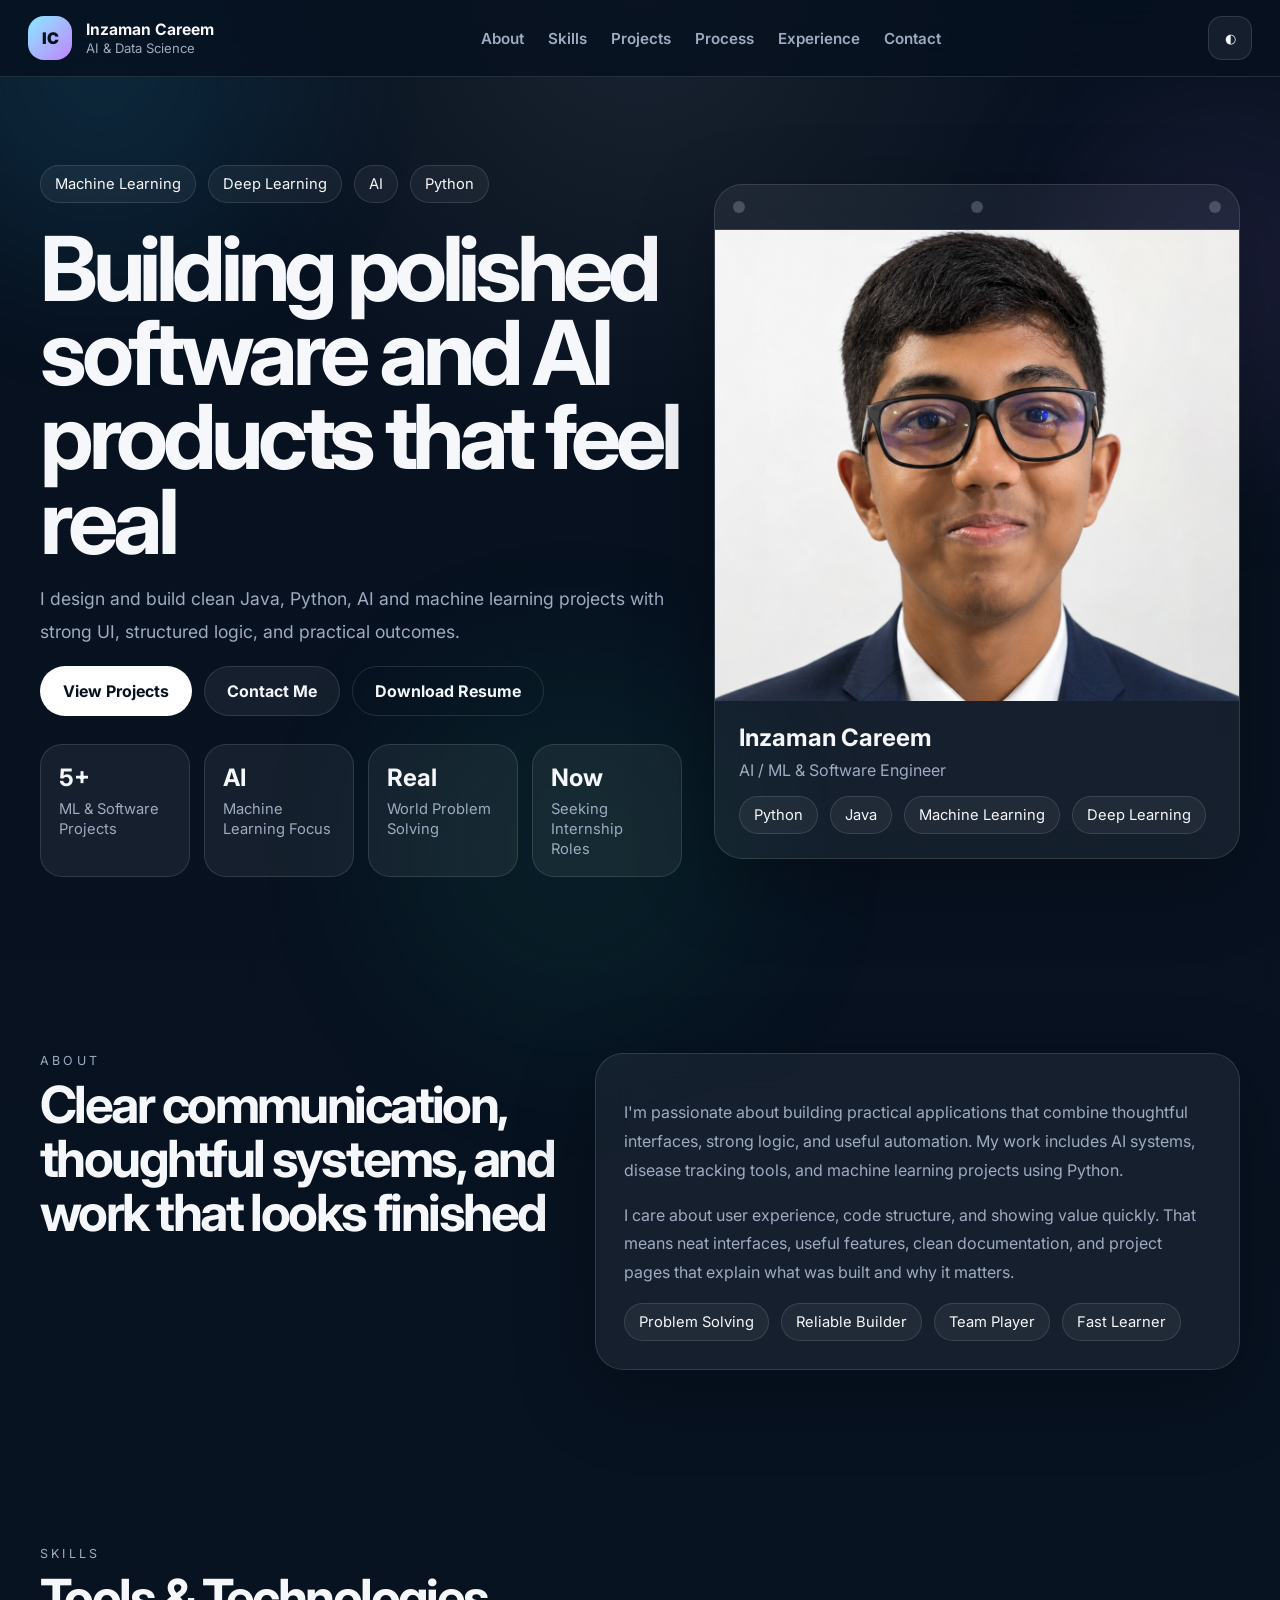
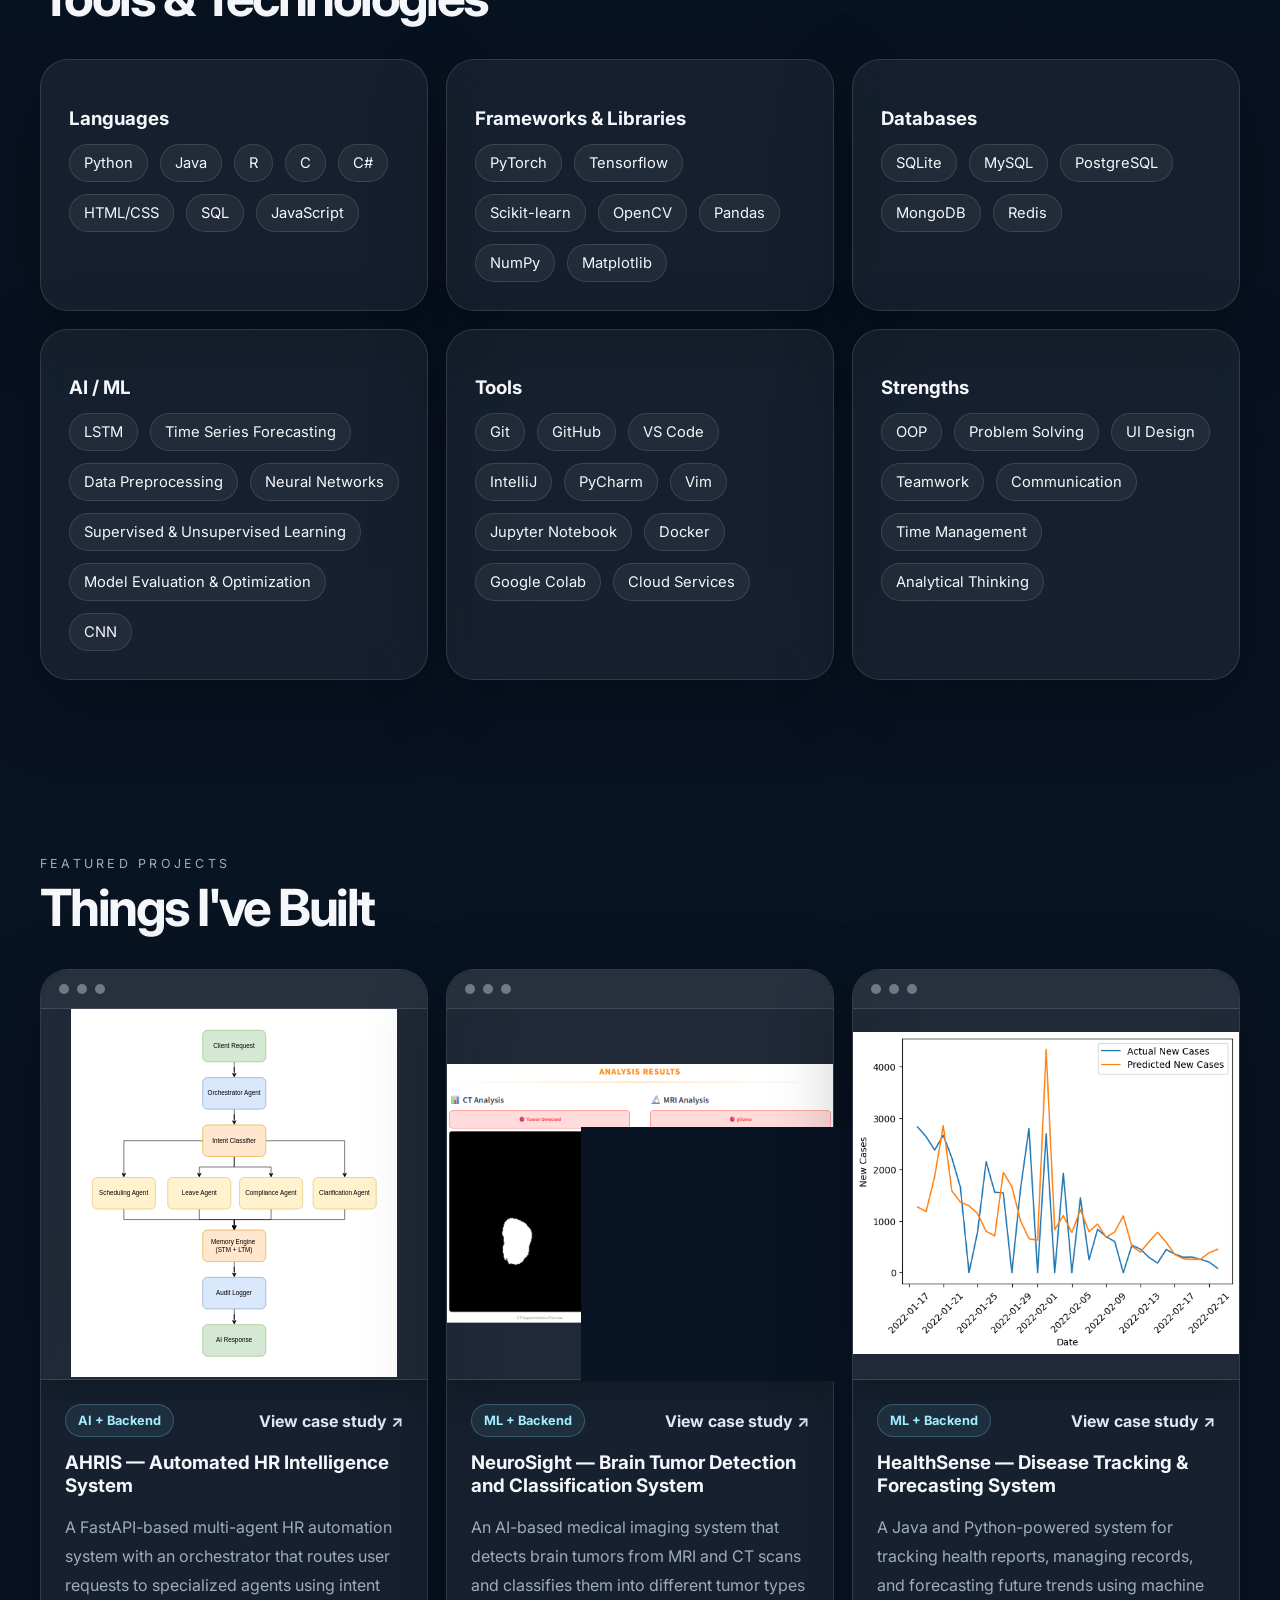
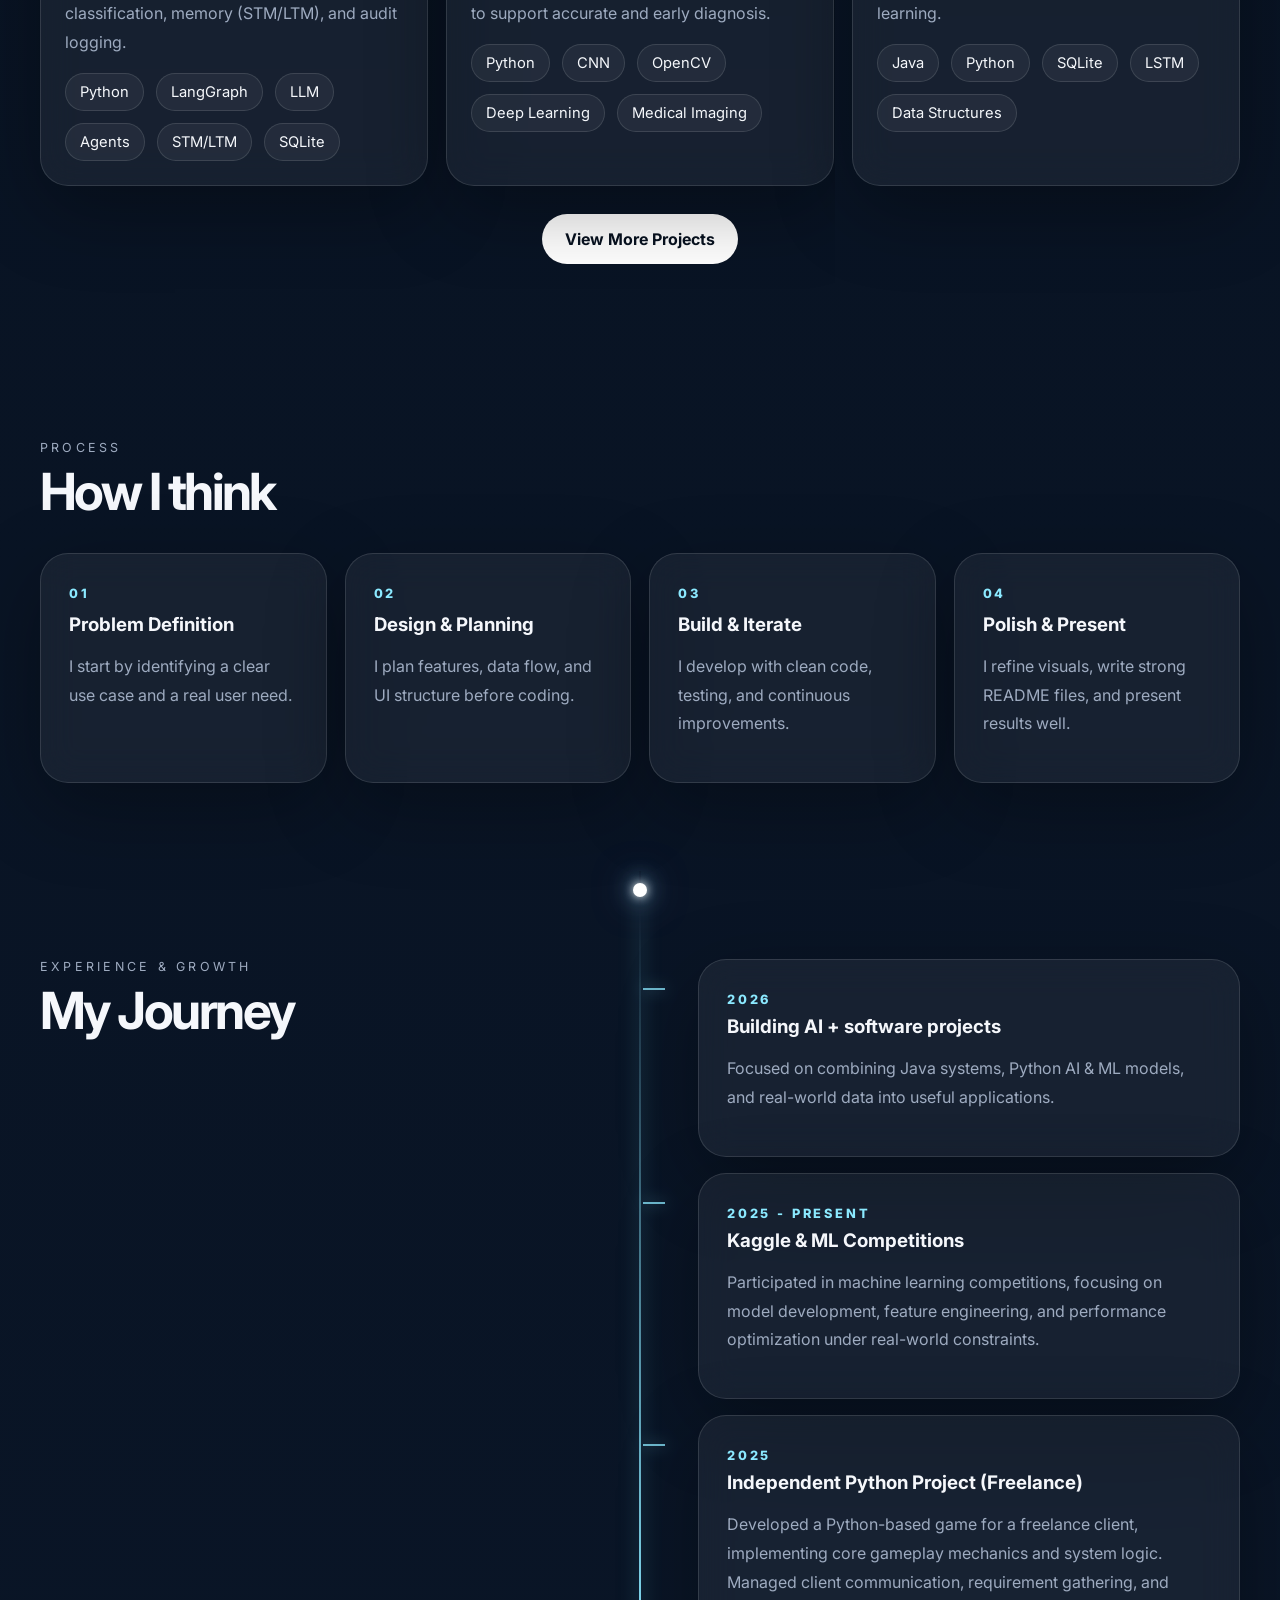
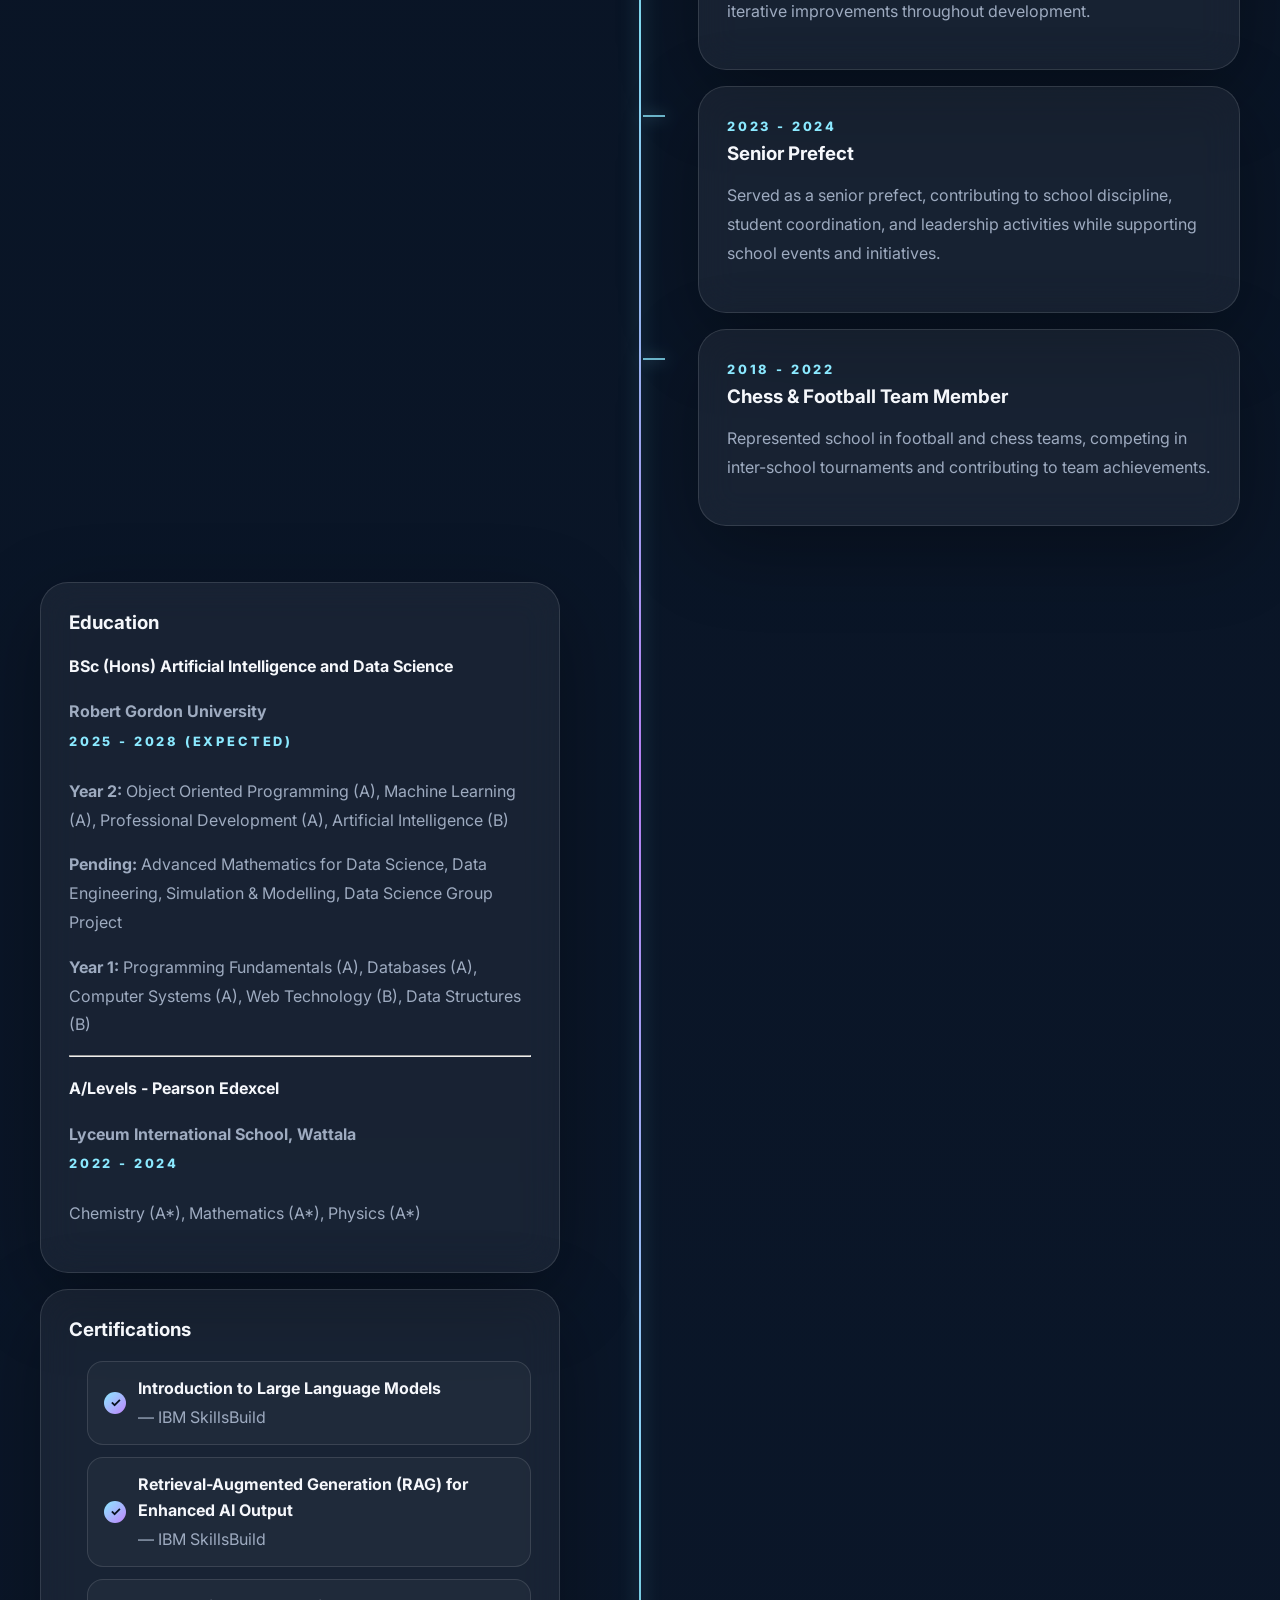
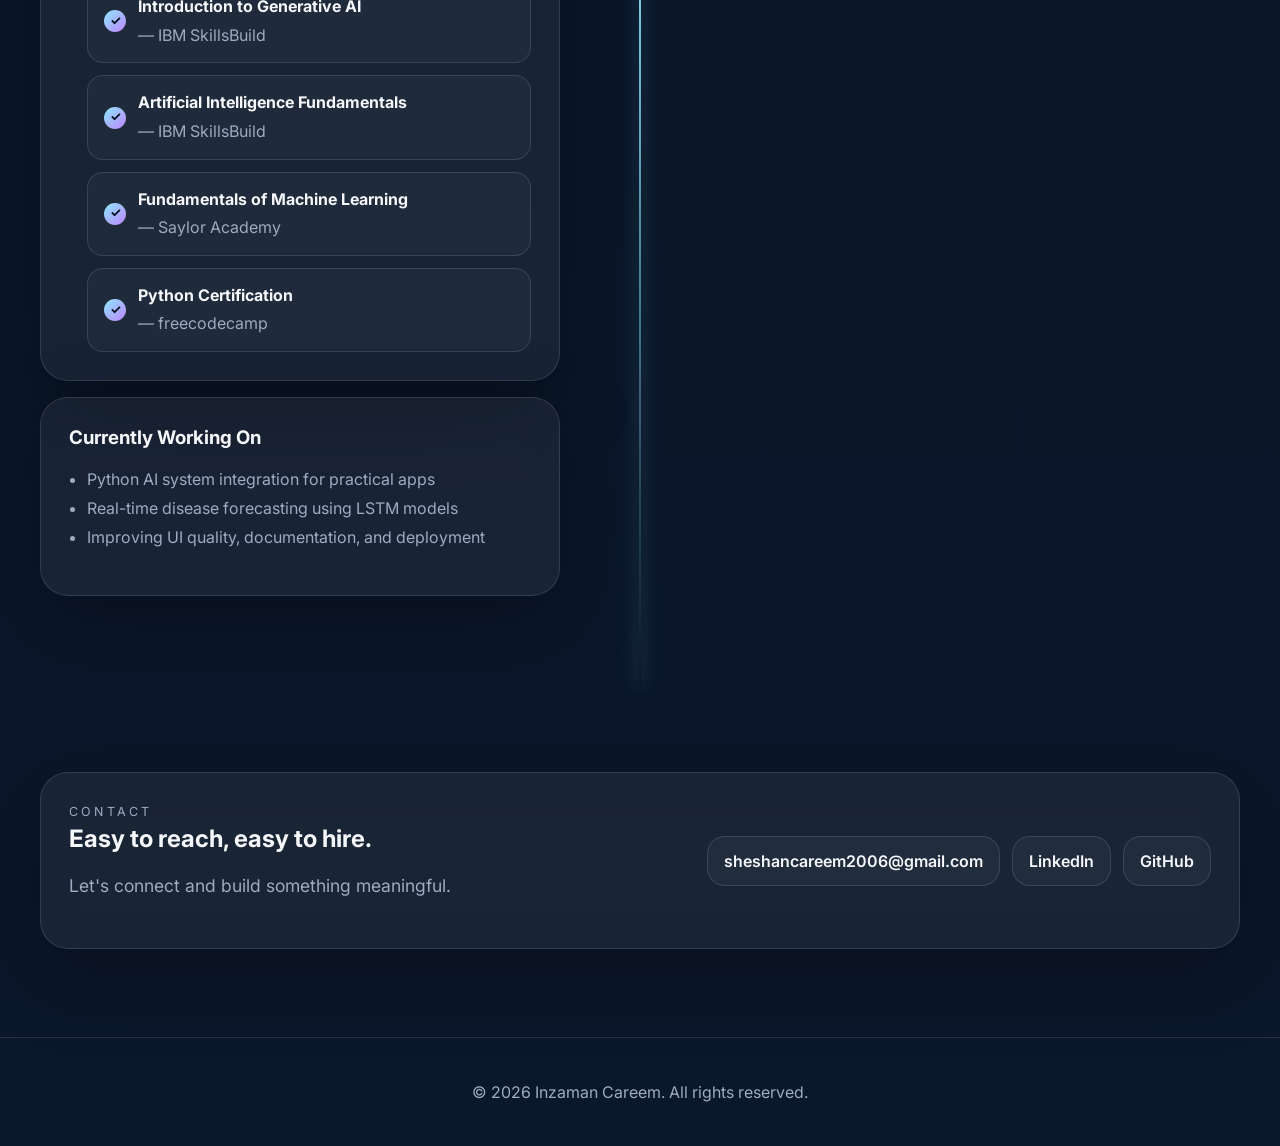
==== index.html @ ec7ef3ad "Initial commit" ====
<!DOCTYPE html>
<html lang="en">
<head>
  <meta charset="UTF-8" />
  <meta name="viewport" content="width=device-width, initial-scale=1.0" />
  <meta name="description" content="Inzaman Careem — Software Engineering and AI portfolio." />
  <title>Inzaman Careem | Portfolio</title>
  <link rel="preconnect" href="https://fonts.googleapis.com">
  <link rel="preconnect" href="https://fonts.gstatic.com" crossorigin>
  <link href="https://fonts.googleapis.com/css2?family=Inter:wght@400;500;600;700;800;900&display=swap" rel="stylesheet">
  <link rel="stylesheet" href="style.css" />
</head>
<body>
  <div class="bg-orbs" aria-hidden="true">
    <span></span><span></span><span></span>
  </div>

  <header class="header">
    <a class="brand" href="#home">
      <span class="brand-badge">IC</span>
      <span class="brand-text">
        <strong>Inzaman Careem</strong>
        <small>AI & Data Science</small>
      </span>
    </a>

    <nav class="nav" id="navMenu">
      <a href="#about">About</a>
      <a href="#skills">Skills</a>
      <a href="#featured">Projects</a>
      <a href="#process">Process</a>
      <a href="#experience">Experience</a>
      <a href="#contact">Contact</a>
    </nav>

    <div class="header-actions">
      <button class="theme-btn" id="themeBtn" aria-label="Toggle theme">◐</button>
      <button class="menu-btn" id="menuBtn" aria-label="Toggle menu">☰</button>
    </div>
  </header>

  <main id="home">
    <section class="hero section reveal">
      <div class="hero-copy">
        <div class="eyebrow-row">
          <span class="pill">Machine Learning</span>
          <span class="pill">Deep Learning</span>
          <span class="pill">AI</span>
          <span class="pill">Python</span>
        </div>

        <h1>Building polished software and AI products that feel real</h1>
        <p class="lead">I design and build clean Java, Python, AI and machine learning projects with strong UI, structured logic, and practical outcomes.</p>

        <div class="cta-row">
          <a class="btn btn-primary" href="projects.html">View Projects</a>
          <a class="btn btn-secondary" href="#contact">Contact Me</a>
          <a class="btn btn-ghost" href="Inzaman_Careem_CV.pdf" download>Download Resume</a>
        </div>

        <div class="metrics-grid">
          <div class="metric-card"><strong>5+</strong><span>ML & Software Projects</span></div>
          <div class="metric-card"><strong>AI</strong><span>Machine Learning Focus</span></div>
          <div class="metric-card"><strong>Real</strong><span>World Problem Solving</span></div>
          <div class="metric-card"><strong>Now</strong><span>Seeking Internship Roles</span></div>
        </div>
      </div>

      <div class="hero-panel glass">
        <div class="window-bar">
          <span></span><span></span><span></span>
        </div>

        <div class="profile-frame">
          <img src="images/profile2.png" alt="Inzaman Careem" class="profile-image" />
        </div>

        <div class="hero-meta">
          <h2>Inzaman Careem</h2>
          <p>AI / ML & Software Engineer</p>
          <div class="mini-tags"><span>Python</span><span>Java</span><span>Machine Learning</span><span>Deep Learning</span></div>
        </div>
      </div>
    </section>

    <section id="about" class="section split reveal">
      <div class="section-heading">
        <p>About</p>
        <h2>Clear communication, thoughtful systems, and work that looks finished</h2>
      </div>
      <div class="glass card-stack">
        <p>
          I'm passionate about building practical applications that combine thoughtful interfaces, strong logic, and useful automation. My work includes AI systems, disease tracking tools, and machine learning projects using Python.
        </p>
        <p>
          I care about user experience, code structure, and showing value quickly. That means neat interfaces, useful features, clean documentation, and project pages that explain what was built and why it matters.
        </p>
        <div class="mini-tags">
          <span>Problem Solving</span>
          <span>Reliable Builder</span>
          <span>Team Player</span>
          <span>Fast Learner</span>
        </div>
      </div>
    </section>

    <section id="skills" class="section reveal">
      <div class="section-heading">
        <p>Skills</p>
        <h2>Tools & Technologies</h2>
      </div>

      <div class="skills-grid">
        <article class="glass skill-card">
          <h3>Languages</h3>
          <div class="mini-tags"><span>Python</span><span>Java</span><span>R</span><span>C</span><span>C#</span><span>HTML/CSS</span><span>SQL</span><span>JavaScript</span></div>
        </article>
        <article class="glass skill-card">
          <h3>Frameworks & Libraries</h3>
          <div class="mini-tags"><span>PyTorch</span><span>Tensorflow</span><span>Scikit-learn</span><span>OpenCV</span><span>Pandas</span><span>NumPy</span><span>Matplotlib</span></div>
        </article>
        <article class="glass skill-card">
          <h3>Databases</h3>
          <div class="mini-tags"><span>SQLite</span><span>MySQL</span><span>PostgreSQL</span><span>MongoDB</span><span>Redis</span></div>
        </article>
        <article class="glass skill-card">
          <h3>AI / ML</h3>
          <div class="mini-tags"><span>LSTM</span><span>Time Series Forecasting</span><span>Data Preprocessing</span><span>Neural Networks</span><span>Supervised & Unsupervised Learning</span><span>Model Evaluation & Optimization</span><span>CNN</span></div>
        </article>
        <article class="glass skill-card">
          <h3>Tools</h3>
          <div class="mini-tags"><span>Git</span><span>GitHub</span><span>VS Code</span><span>IntelliJ</span><span>PyCharm</span><span>Vim</span><span>Jupyter Notebook</span><span>Docker</span><span>Google Colab</span><span>Cloud Services</span></div>
        </article>
        <article class="glass skill-card">
          <h3>Strengths</h3>
          <div class="mini-tags"><span>OOP</span><span>Problem Solving</span><span>UI Design</span><span>Teamwork</span><span>Communication</span><span>Time Management</span><span>Analytical Thinking</span></div>
        </article>
      </div>
    </section>

    <section id="featured" class="section reveal">
      <div class="section-heading">
        <p>Featured Projects</p>
        <h2>Things I've Built</h2>
      </div>

      <div class="featured-grid">
        <article class="glass featured-card">
          <div class="featured-visual">
            <div class="browser-mockup">
              <div class="browser-top">
                  <span></span>
                  <span></span>
                  <span></span>
              </div>
              <img src="images/automated-hr-ai-system-graph.svg" alt="AHRIS">
            </div>
          </div>
          <div class="featured-content">
            <div class="topline">
              <span class="badge">AI + Backend</span>
              <a href="projects.html#ahris">View case study ↗</a>
            </div>
            <h3>AHRIS — Automated HR Intelligence System</h3>
            <p>A FastAPI-based multi-agent HR automation system with an orchestrator that routes user requests to specialized agents using intent classification, memory (STM/LTM), and audit logging.</p>
            <div class="mini-tags">
              <span>Python</span><span>LangGraph</span><span>LLM</span><span>Agents</span><span>STM/LTM</span><span>SQLite</span>
            </div>
          </div>
        </article>

        <article class="glass featured-card">
          <div class="featured-visual">
            <div class="browser-mockup">
              <div class="browser-top">
                  <span></span>
                  <span></span>
                  <span></span>
              </div>
              <img src="images/neurosight.png" alt="NeuroSight">
            </div>
          </div>
          <div class="featured-content">
            <div class="topline">
              <span class="badge">ML + Backend</span>
              <a href="projects.html#neurosight">View case study ↗</a>
            </div>
            <h3>NeuroSight — Brain Tumor Detection and Classification System</h3>
            <p>An AI-based medical imaging system that detects brain tumors from MRI and CT scans and classifies them into different tumor types to support accurate and early diagnosis.</p>
            <div class="mini-tags">
              <span>Python</span><span>CNN</span><span>OpenCV</span><span>Deep Learning</span><span>Medical Imaging</span>
            </div>
          </div>
        </article>

        <article class="glass featured-card">
          <div class="featured-visual">
            <div class="browser-mockup">
              <div class="browser-top">
                  <span></span>
                  <span></span>
                  <span></span>
              </div>

              <img src="images/healthsense.png" alt="HealthSense">
            </div>
          </div>
          <div class="featured-content">
            <div class="topline">
              <span class="badge">ML + Backend</span>
              <a href="projects.html#healthsense">View case study ↗</a>
            </div>
            <h3>HealthSense — Disease Tracking & Forecasting System</h3>
            <p>A Java and Python-powered system for tracking health reports, managing records, and forecasting future trends using machine learning.</p>
            <div class="mini-tags">
              <span>Java</span><span>Python</span><span>SQLite</span><span>LSTM</span><span>Data Structures</span>
            </div>
          </div>
        </article>
      </div>

      <div class="center-cta">
        <a class="btn btn-primary" href="projects.html">View More Projects</a>
      </div>
    </section>

    <section id="process" class="section reveal">
      <div class="section-heading">
        <p>Process</p>
        <h2>How I think</h2>
      </div>

      <div class="process-grid">
        <article class="glass process-card">
          <span>01</span>
          <h3>Problem Definition</h3>
          <p>I start by identifying a clear use case and a real user need.</p>
        </article>
        <article class="glass process-card">
          <span>02</span>
          <h3>Design & Planning</h3>
          <p>I plan features, data flow, and UI structure before coding.</p>
        </article>
        <article class="glass process-card">
          <span>03</span>
          <h3>Build & Iterate</h3>
          <p>I develop with clean code, testing, and continuous improvements.</p>
        </article>
        <article class="glass process-card">
          <span>04</span>
          <h3>Polish & Present</h3>
          <p>I refine visuals, write strong README files, and present results well.</p>
        </article>
      </div>
    </section>

    <section id="experience" class="section reveal">
      <div class="section-heading">
        <p>Experience & Growth</p>
        <h2>My Journey</h2>
      </div>

      <div class="timeline">
        <article class="glass timeline-item">
          <span class="year">2026</span>
          <h3>Building AI + software projects</h3>
          <p>Focused on combining Java systems, Python AI & ML models, and real-world data into useful applications.</p>
        </article>
        <article class="glass timeline-item">
          <span class="year">2025 - Present</span>
          <h3>Kaggle & ML Competitions</h3>
          <p>Participated in machine learning competitions, focusing on model development, feature engineering, and performance optimization under real-world constraints.</p>
        </article>
        <article class="glass timeline-item">
          <span class="year">2025</span>
          <h3>Independent Python Project (Freelance)</h3>
          <p>Developed a Python-based game for a freelance client, implementing core gameplay mechanics and system logic. Managed client communication, requirement gathering, and iterative improvements throughout development.</p>
        </article>
        <article class="glass timeline-item">
          <span class="year">2023 - 2024</span>
          <h3>Senior Prefect</h3>
          <p>Served as a senior prefect, contributing to school discipline, student coordination, and leadership activities while supporting school events and initiatives.</p>
        </article>
        <article class="glass timeline-item">
          <span class="year">2018 - 2022</span>
          <h3>Chess & Football Team Member</h3>
          <p>Represented school in football and chess teams, competing in inter-school tournaments and contributing to team achievements.</p>
        </article>
      </div>

      <div class="bottom-grid">
        <article class="glass side-card">
          <h3>Education</h3>
          <h4>BSc (Hons) Artificial Intelligence and Data Science</h4>
          <p>
            <strong>Robert Gordon University</strong><br>
            <span class="year">2025 - 2028 (Expected)</span>
          </p>

          <p>
            <strong>Year 2:</strong> Object Oriented Programming (A), Machine Learning (A),
            Professional Development (A), Artificial Intelligence (B)
          </p>

          <p>
            <strong>Pending:</strong> Advanced Mathematics for Data Science,
            Data Engineering, Simulation & Modelling,
            Data Science Group Project
          </p>

          <p>
            <strong>Year 1:</strong> Programming Fundamentals (A), Databases (A),
            Computer Systems (A), Web Technology (B), Data Structures (B)
          </p>

          <hr>

          <h4>A/Levels - Pearson Edexcel</h4>
          <p>
            <strong>Lyceum International School, Wattala</strong><br>
            <span class="year">2022 - 2024</span>
          </p>

          <p>Chemistry (A*), Mathematics (A*), Physics (A*)</p>
        </article>
        <article class="glass side-card">
          <h3>Certifications</h3>
          <ul class="cert-list">
            <li><strong>Introduction to Large Language Models</strong> — IBM SkillsBuild</li>
            <li><strong>Retrieval-Augmented Generation (RAG) for Enhanced AI Output</strong> — IBM SkillsBuild</li>
            <li><strong>Introduction to Generative AI</strong> — IBM SkillsBuild</li>
            <li><strong>Artificial Intelligence Fundamentals</strong> — IBM SkillsBuild</li>
            <li><strong>Fundamentals of Machine Learning</strong> — Saylor Academy</li>
            <li><strong>Python Certification</strong> — freecodecamp</li>
          </ul>
        </article>
        <article class="glass side-card">
          <h3>Currently Working On</h3>
          <ul>
            <li>Python AI system integration for practical apps</li>
            <li>Real-time disease forecasting using LSTM models</li>
            <li>Improving UI quality, documentation, and deployment</li>
          </ul>
        </article>
      </div>
    </section>

    <section id="contact" class="section reveal">
      <div class="contact-shell glass">
        <div>
          <p class="eyebrow">Contact</p>
          <h2>Easy to reach, easy to hire.</h2>
          <p class="lead contact-lead">Let's connect and build something meaningful.</p>
        </div>

        <div class="contact-actions">
          <a class="contact-link" href="mailto:sheshancareem2006@gmail.com">sheshancareem2006@gmail.com</a>
          <a class="contact-link" href="https://www.linkedin.com/in/inzaman-careem/" target="_blank">LinkedIn</a>
          <a class="contact-link" href="https://github.com/InzamanCareem" target="_blank">GitHub</a>
        </div>
      </div>
    </section>
  </main>

  <button id="backToTop" class="back-to-top">&uarr;</button>

  <footer class="footer">
    <p>&copy; 2026 Inzaman Careem. All rights reserved.</p>
  </footer>

  <script src="script.js"></script>
</body>
</html>
---- style.css ----
:root {
  --bg: #07111f;
  --bg-2: #0b172a;
  --glass: rgba(255, 255, 255, 0.06);
  --glass-strong: rgba(255, 255, 255, 0.10);
  --border: rgba(255, 255, 255, 0.12);
  --text: #f5f7fb;
  --muted: #9eabc0;
  --accent: #8be9ff;
  --accent-2: #c084fc;
  --shadow: 0 24px 80px rgba(0, 0, 0, 0.30);
  --radius: 28px;
}

[data-theme="light"] {
  --bg: #f5f8fc;
  --bg-2: #ffffff;
  --glass: rgba(255, 255, 255, 0.72);
  --glass-strong: rgba(255, 255, 255, 0.92);
  --border: rgba(13, 25, 43, 0.10);
  --text: #0b1420;
  --muted: #58657a;
  --shadow: 0 20px 60px rgba(15, 23, 42, 0.10);
}

* {
  box-sizing: border-box;
}

html {
  scroll-behavior: smooth;
}

body {
  margin: 0;
  font-family: "Inter", system-ui, sans-serif;
  background: linear-gradient(180deg, var(--bg), var(--bg-2));
  color: var(--text);
  overflow-x: hidden;
}

body::before {
  content: "";
  position: fixed;
  inset: 0;
  pointer-events: none;
  background: radial-gradient(circle at top, rgba(255,255,255,0.08), transparent 42%);
  z-index: -1;
}

.bg-orbs span {
  position: fixed;
  border-radius: 999px;
  filter: blur(80px);
  opacity: 0.55;
  z-index: -2;
}

.bg-orbs span:nth-child(1) {
  top: -120px;
  left: -90px;
  width: 380px;
  height: 380px;
  background: rgba(56, 189, 248, 0.22);
}

.bg-orbs span:nth-child(2) {
  top: 12%;
  right: -120px;
  width: 340px;
  height: 340px;
  background: rgba(192, 132, 252, 0.18);
}

.bg-orbs span:nth-child(3) {
  bottom: -140px;
  left: 30%;
  width: 380px;
  height: 380px;
  background: rgba(16, 185, 129, 0.14);
}

.header {
  position: sticky;
  top: 0;
  z-index: 100;
  display: flex;
  justify-content: space-between;
  align-items: center;
  gap: 18px;
  padding: 16px 28px;
  background: color-mix(in srgb, var(--bg) 84%, transparent);
  backdrop-filter: blur(18px);
  border-bottom: 1px solid var(--border);
}

.brand {
  display: flex;
  align-items: center;
  gap: 14px;
  text-decoration: none;
  color: var(--text);
}

.brand-badge {
  width: 44px;
  height: 44px;
  display: grid;
  place-items: center;
  border-radius: 16px;
  font-weight: 900;
  color: #07111f;
  background: linear-gradient(135deg, #8be9ff, #c084fc);
}

.brand-text {
  display: grid;
  line-height: 1.1;
}

.brand-text strong {
  font-size: 0.98rem;
}

.brand-text small {
  color: var(--muted);
  font-size: 0.82rem;
  margin-top: 3px;
}

.nav {
  display: flex;
  align-items: center;
  gap: 24px;
}

.nav a {
  color: var(--muted);
  text-decoration: none;
  font-size: 0.95rem;
  font-weight: 600;
  transition: color .2s ease;
}

.nav a:hover {
  color: var(--text);
}

.header-actions {
  display: flex;
  gap: 10px;
}

.theme-btn,
.menu-btn {
  border: 1px solid var(--border);
  background: var(--glass);
  color: var(--text);
  border-radius: 14px;
  width: 44px;
  height: 44px;
  cursor: pointer;
}

.menu-btn {
  display: none;
}

.section {
  width: min(1200px, calc(100% - 32px));
  margin: 0 auto;
  padding: 88px 0;
}

.glass {
  border: 1px solid var(--border);
  background: var(--glass);
  backdrop-filter: blur(18px);
  box-shadow: var(--shadow);
}

.hero {
  display: grid;
  grid-template-columns: 1.1fr 0.9fr;
  gap: 32px;
  align-items: center;
  min-height: calc(100vh - 88px);
}

.eyebrow-row,
.mini-tags,
.cta-row,
.contact-actions,
.project-links,
.project-filters {
  display: flex;
  flex-wrap: wrap;
  gap: 12px;
}

.pill,
.mini-tags span {
  display: inline-flex;
  align-items: center;
  border: 1px solid var(--border);
  background: color-mix(in srgb, var(--glass) 85%, transparent);
  border-radius: 999px;
  padding: 9px 14px;
  color: var(--text);
  font-size: 0.92rem;
}

.hero h1 {
  margin: 24px 0 18px;
  font-size: clamp(3rem, 7vw, 5.9rem);
  line-height: 0.94;
  letter-spacing: -0.06em;
}

.lead {
  max-width: 680px;
  font-size: 1.1rem;
  line-height: 1.9;
  color: var(--muted);
}

.btn {
  display: inline-flex;
  align-items: center;
  justify-content: center;
  gap: 10px;
  border-radius: 999px;
  padding: 14px 22px;
  text-decoration: none;
  font-weight: 700;
  border: 1px solid var(--border);
  transition: transform .2s ease, background .2s ease, border-color .2s ease;
}

.btn:hover {
  transform: translateY(-2px);
}

.btn-primary {
  background: white;
  color: #07111f;
}

.btn-secondary {
  background: rgba(255,255,255,0.06);
  color: var(--text);
}

.btn-ghost {
  background: transparent;
  color: var(--text);
}

.metrics-grid {
  margin-top: 28px;
  display: grid;
  grid-template-columns: repeat(4, minmax(0, 1fr));
  gap: 14px;
}

.metric-card {
  border-radius: 22px;
  padding: 18px;
  border: 1px solid var(--border);
  background: var(--glass);
}

.metric-card strong {
  display: block;
  font-size: 1.5rem;
  margin-bottom: 6px;
}

.metric-card span {
  color: var(--muted);
  font-size: 0.92rem;
}

.hero-panel {
  border-radius: var(--radius);
  overflow: hidden;
}

.window-bar {
  display: flex;
  justify-content: space-between;
  align-items: center;
  padding: 16px 18px;
  border-bottom: 1px solid var(--border);
}

.window-bar span {
  width: 12px;
  height: 12px;
  border-radius: 50%;
  background: rgba(255,255,255,0.2);
}

.profile-frame {
  aspect-ratio: 4 / 3.6;
  overflow: hidden;
}

.profile-image {
  width: 100%;
  height: 100%;
  object-fit: cover;
  object-position: 10% 35%;
  display: block;
}

.hero-meta {
  padding: 22px 24px 24px;
}

.hero-meta h2,
.section-heading h2,
.featured-content h3,
.process-card h3,
.timeline-item h3,
.side-card h3,
.contact-shell h2,
.callout-card h2 {
  margin: 0;
}

.hero-meta p {
  margin: 8px 0 16px;
  color: var(--muted);
}

.section-heading {
  display: grid;
  gap: 10px;
  max-width: 820px;
}

.section-heading p,
.eyebrow {
  margin: 0;
  text-transform: uppercase;
  letter-spacing: 0.26em;
  font-size: 0.78rem;
  color: var(--muted);
}

.section-heading h1,
.section-heading h2 {
  margin: 0;
  font-size: clamp(2rem, 4vw, 3.5rem);
  line-height: 1.05;
  letter-spacing: -0.05em;
}

.split {
  display: grid;
  grid-template-columns: 0.9fr 1.1fr;
  gap: 28px;
  align-items: start;
}

.card-stack,
.skill-card,
.process-card,
.timeline-item,
.side-card,
.contact-shell,
.callout-card {
  border-radius: var(--radius);
  padding: 28px;
}

.card-stack p,
.featured-content p,
.process-card p,
.timeline-item p,
.side-card p,
.contact-shell p,
.callout-card p,
.project-body p,
.projects-intro {
  color: var(--muted);
  line-height: 1.8;
}

.skills-grid {
  margin-top: 34px;
  display: grid;
  gap: 18px;
  grid-template-columns: repeat(3, minmax(0, 1fr));
}

.skill-card h3 {
  margin-bottom: 14px;
}

.featured-grid {
  margin-top: 34px;
  display: grid;
  grid-template-columns: repeat(auto-fit, minmax(260px, 1fr));
  gap: 18px;
}

.featured-card {
  overflow: hidden;
  border-radius: var(--radius);
}

.featured-visual {
  min-height: 220px;
  color: white;
}


.featured-card:hover .browser-mockup {
  transform: translateY(-4px);
}

.browser-top {
  display: flex;
  justify-content: flex-start;
  align-items: center;
  gap: 8px;
  padding: 14px 18px;
  background: rgba(255,255,255,0.04);
  border-bottom: 1px solid var(--border);
}

.browser-top span {
  width: 10px;
  height: 10px;
  border-radius: 50%;
  background: rgba(255,255,255,0.35);
}

.featured-visual .browser-mockup {
  overflow: hidden;
  border-radius: 28px 28px 0 0;
  background: rgba(255,255,255,0.04);
  border-bottom: 1px solid var(--border);
  box-shadow: 0 12px 30px rgba(0,0,0,0.25);
  aspect-ratio: 16 / 17;
  transition: all 0.35s ease;
}

.featured-visual .browser-mockup img {
  width: 100%;
  height: 90%;
  display: block;
  object-fit: contain;
  transition: transform 0.5s ease;
}

.visual-ai { 
  background: linear-gradient(135deg, rgba(56,189,248,0.26), rgba(192,132,252,0.26)); 
}

.visual-systems { 
  background: linear-gradient(135deg, rgba(16,185,129,0.24), rgba(56,189,248,0.16)); 
}

.visual-web { 
  background: linear-gradient(135deg, rgba(248,113,113,0.22), rgba(56,189,248,0.14)); 
}

.visual-algorithms { 
  background: linear-gradient(135deg, rgba(192,132,252,0.20), rgba(59,130,246,0.20)); 
}

.visual-games { 
  background: linear-gradient(135deg, rgba(241, 99, 231, 0.2), rgba(26, 165, 234, 0.2)); 
}

.project-visual .browser-mockup {
  aspect-ratio: 16 / 12;
  overflow: hidden;
  border-radius: 28px 28px 0 0;
  background: rgba(255,255,255,0.04);
  border-bottom: 1px solid var(--border);
  display: flex;
  box-shadow: 0 12px 30px rgba(0,0,0,0.25);
}

.project-video {
  width: 100%;
  height: 100%;
  display: block;
  object-fit: contain;
  object-position: center;
}

.hover-video {
  transition: transform 0.4s ease;
}

.project-showcase:hover .hover-video {
  transform: scale(1.03);
}

.featured-card:hover .browser-mockup img {
  transform: scale(1.05);
}

.featured-content {
  padding: 24px;
}

.topline {
  display: flex;
  justify-content: space-between;
  align-items: center;
  gap: 12px;
  margin-bottom: 14px;
}

.project-top {
  display: flex;
  justify-content: space-between;
  align-items: center;
  margin-bottom: 18px;
}

.project-top a {
  color: white;
  font-size: 1.3rem;
  text-decoration: none;
}

.topline a,
.project-links a {
  color: #dce7f7;
  text-decoration: none;
  font-weight: 700;
}

.project-links a:hover {
  color: white;
}

.badge {
  display: inline-flex;
  align-items: center;
  padding: 8px 12px;
  border-radius: 999px;
  border: 1px solid rgba(139,233,255,0.24);
  background: rgba(139,233,255,0.08);
  color: color-mix(in srgb, var(--accent) 80%, white);
  font-size: 0.8rem;
  font-weight: 700;
}

.center-cta {
  margin-top: 28px;
  text-align: center;
}

.process-grid {
  margin-top: 34px;
  display: grid;
  grid-template-columns: repeat(4, minmax(0, 1fr));
  gap: 18px;
}

.process-card span {
  display: inline-block;
  font-size: 0.8rem;
  font-weight: 800;
  letter-spacing: 0.22em;
  color: var(--accent);
  margin-bottom: 12px;
}

.timeline {
  display: grid;
  gap: 16px;
  margin-top: 34px;
}

.timeline-item .year,
.bottom-grid .year {
  display: inline-block;
  font-size: 0.8rem;
  font-weight: 800;
  letter-spacing: 0.22em;
  color: var(--accent);
  margin-bottom: 8px;
  text-transform: uppercase;
}

.bottom-grid {
  margin-top: 28px;
  display: grid;
  grid-template-columns: repeat(3, minmax(0, 1fr));
  gap: 16px;
}

.side-card ul,
.project-body ul {
  color: var(--muted);
  line-height: 1.8;
  padding-left: 18px;
}

/* Experience section styling using the SAME classes */
#experience {
  position: relative;
  display: grid;
  grid-template-columns: 1fr 60px 1fr;
  gap: 28px 28px;
  align-items: start;
}

#experience .section-heading {
  grid-column: 1;
  grid-row: 1;
  max-width: 520px;
}

#experience .timeline {
  grid-column: 3;
  grid-row: 1;
  display: grid;
  gap: 16px;
  margin-top: 0;
}

#experience .bottom-grid {
  grid-column: 1;
  grid-row: 2;
  display: flex;
  flex-direction: column;
  gap: 16px;
  width: 100%;
  max-width: 520px;
}

#experience .side-card {
  width: 100%;
}

#experience::before {
  content: "";
  position: absolute;
  top: 0;
  bottom: 0;
  left: calc(50% - 1px);
  width: 2px;
  background: linear-gradient(
    to bottom,
    transparent,
    rgba(139, 233, 255, 0.95),
    rgba(192, 132, 252, 0.95),
    rgba(139, 233, 255, 0.95),
    transparent
  );
  box-shadow: 0 0 18px rgba(139, 233, 255, 0.55);
  pointer-events: none;
}

#experience::after {
  content: "";
  position: absolute;
  top: 12px;
  left: calc(50% - 7px);
  width: 14px;
  height: 14px;
  border-radius: 999px;
  background: white;
  box-shadow:
    0 0 10px rgba(255, 255, 255, 0.95),
    0 0 24px rgba(139, 233, 255, 0.85),
    0 0 40px rgba(192, 132, 252, 0.55);
  animation: journeyPulse 2.6s infinite ease-in-out;
  pointer-events: none;
}

#experience .timeline-item {
  position: relative;
}

#experience .timeline-item::before {
  content: "";
  position: absolute;
  top: 28px;
  left: -56px;
  width: 22px;
  height: 2px;
  background: rgba(139, 233, 255, 0.75);
  box-shadow: 0 0 14px rgba(139, 233, 255, 0.5);
}

#experience .side-card {
  max-width: 100%;
}

#experience .bottom-grid .side-card:nth-child(1),
#experience .bottom-grid .side-card:nth-child(2),
#experience .bottom-grid .side-card:nth-child(3) {
  grid-column: 1;
}

.cert-list {
  list-style: none;
  padding: 0;
  margin: 20px 0 0;
  display: flex;
  flex-direction: column;
  gap: 12px;
}

.cert-list li {
  position: relative;

  padding: 14px 16px 14px 50px;

  border: 1px solid var(--border);
  border-radius: 16px;

  background: rgba(255,255,255,0.03);

  color: var(--muted);
  line-height: 1.6;

  transition: all 0.3s ease;
}

.cert-list li:hover {
  transform: translateX(6px);
  background: rgba(255,255,255,0.06);
  border-color: rgba(139,233,255,0.35);

  box-shadow:
    0 0 20px rgba(139,233,255,0.08);
}

.cert-list li::before {
  content: "✓";

  position: absolute;
  left: 16px;
  top: 50%;

  transform: translateY(-50%);

  width: 22px;
  height: 22px;

  border-radius: 50%;

  display: flex;
  align-items: center;
  justify-content: center;

  font-size: 0.8rem;
  font-weight: 700;

  color: #07111f;
  background: linear-gradient(
    135deg,
    var(--accent),
    var(--accent-2)
  );
}

.cert-list strong {
  display: block;
  margin-bottom: 3px;

  color: var(--text);
  font-weight: 700;
}

@keyframes journeyPulse {
  0%, 100% { transform: translateY(0) scale(1); opacity: 0.9; }
  50% { transform: translateY(4px) scale(1.15); opacity: 1; }
}

.contact-shell {
  display: grid;
  grid-template-columns: 1fr auto;
  gap: 20px;
  align-items: center;
}

.contact-link {
  display: inline-flex;
  align-items: center;
  justify-content: center;
  padding: 14px 16px;
  border-radius: 18px;
  border: 1px solid var(--border);
  background: rgba(255,255,255,0.04);
  color: var(--text);
  text-decoration: none;
  font-weight: 600;
}

.footer {
  padding: 28px;
  text-align: center;
  border-top: 1px solid var(--border);
  color: var(--muted);
}

.projects-page .projects-hero {
  padding-top: 62px;
}

.projects-intro {
  max-width: 760px;
  font-size: 1.05rem;
}

.project-filters {
  margin-top: 28px;
}

.filter-btn {
  border: 1px solid var(--border);
  background: var(--glass);
  color: var(--text);
  border-radius: 999px;
  padding: 11px 16px;
  font-weight: 700;
  cursor: pointer;
}

.filter-btn.active,
.filter-btn:hover {
  background: white;
  color: #07111f;
}

.projects-showcase-grid {
  display: grid;
  gap: 22px;
}

.project-showcase {
  display: grid;
  grid-template-columns: 0.95fr 1.05fr;
  overflow: hidden;
  padding: 0;
  border-radius: var(--radius);
}

.project-visual {
  min-height: 320px;
  color: white;
}

.project-body {
  padding: 28px;
}

.project-body h2 {
  margin: 16px 0 10px;
}

.project-body ul {
  margin-bottom: 0;
}

.callout-card {
  text-align: center;
}

.reveal {
  opacity: 0;
  transform: translateY(18px);
}

.reveal.visible {
  opacity: 1;
  transform: translateY(0);
  transition: opacity .7s ease, transform .7s ease;
}

@media (max-width: 1024px) {
  .hero,
  .split,
  .featured-grid,
  .skills-grid,
  .process-grid,
  .bottom-grid,
  .contact-shell,
  .project-showcase {
    grid-template-columns: 1fr;
  }

  .metrics-grid {
    grid-template-columns: repeat(2, minmax(0, 1fr));
  }

  .section {
    width: min(1200px, calc(100% - 24px));
  }

  #experience {
    grid-template-columns: 1fr;
  }

  #experience::before,
  #experience::after {
    display: none;
  }

  #experience .section-heading,
  #experience .timeline,
  #experience .bottom-grid {
    grid-column: auto;
    grid-row: auto;
  }

  #experience .timeline-item::before {
    display: none;
  }
}

@media (max-width: 760px) {
  .header {
    padding: 14px 16px;
  }

  .nav {
    display: none;
    position: absolute;
    top: 74px;
    left: 16px;
    right: 16px;
    flex-direction: column;
    gap: 14px;
    padding: 18px;
    border-radius: 22px;
    background: color-mix(in srgb, var(--bg) 90%, transparent);
    border: 1px solid var(--border);
  }

  .nav.open {
    display: flex;
  }

  .menu-btn {
    display: inline-grid;
    place-items: center;
  }

  .hero h1 {
    font-size: clamp(2.8rem, 15vw, 4.6rem);
  }

  .metrics-grid {
    grid-template-columns: 1fr;
  }

  .contact-shell {
    text-align: left;
  }
}

.back-to-top {
  position: fixed;
  bottom: 30px;
  right: 30px;

  width: 55px;
  height: 55px;

  border: 1px solid var(--border);
  border-radius: 50%;

  background: var(--glass);
  backdrop-filter: blur(18px);

  color: var(--text);
  font-size: 1.4rem;
  font-weight: 700;

  cursor: pointer;
  z-index: 999;

  opacity: 0;
  visibility: hidden;

  transform: translateY(20px);

  transition:
    opacity 0.3s ease,
    transform 0.3s ease,
    visibility 0.3s ease,
    box-shadow 0.3s ease;
}

.back-to-top.show {
  opacity: 1;
  visibility: visible;
  transform: translateY(0);
}

.back-to-top:hover {
  transform: translateY(-5px);
  box-shadow:
    0 0 15px rgba(139, 233, 255, 0.4),
    0 0 30px rgba(192, 132, 252, 0.3);
}

.back-to-top:active {
  transform: scale(0.95);
}
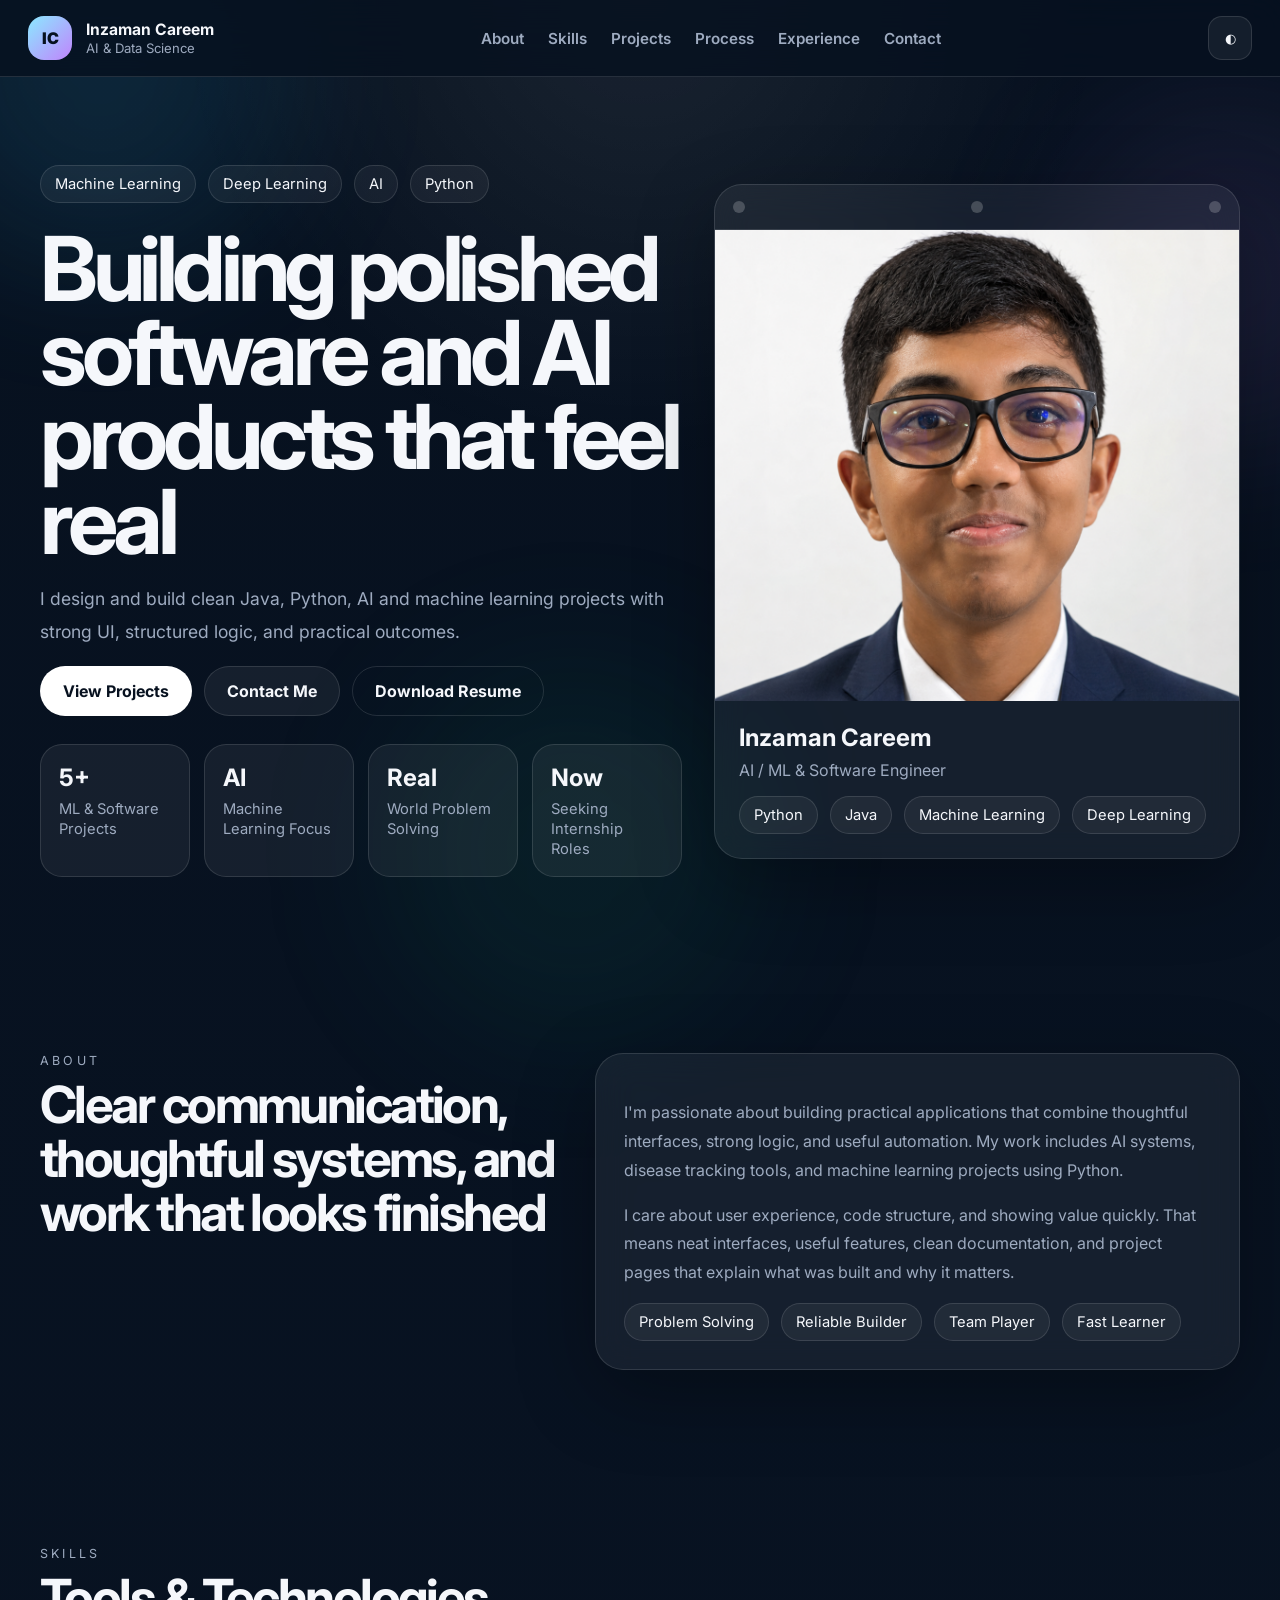
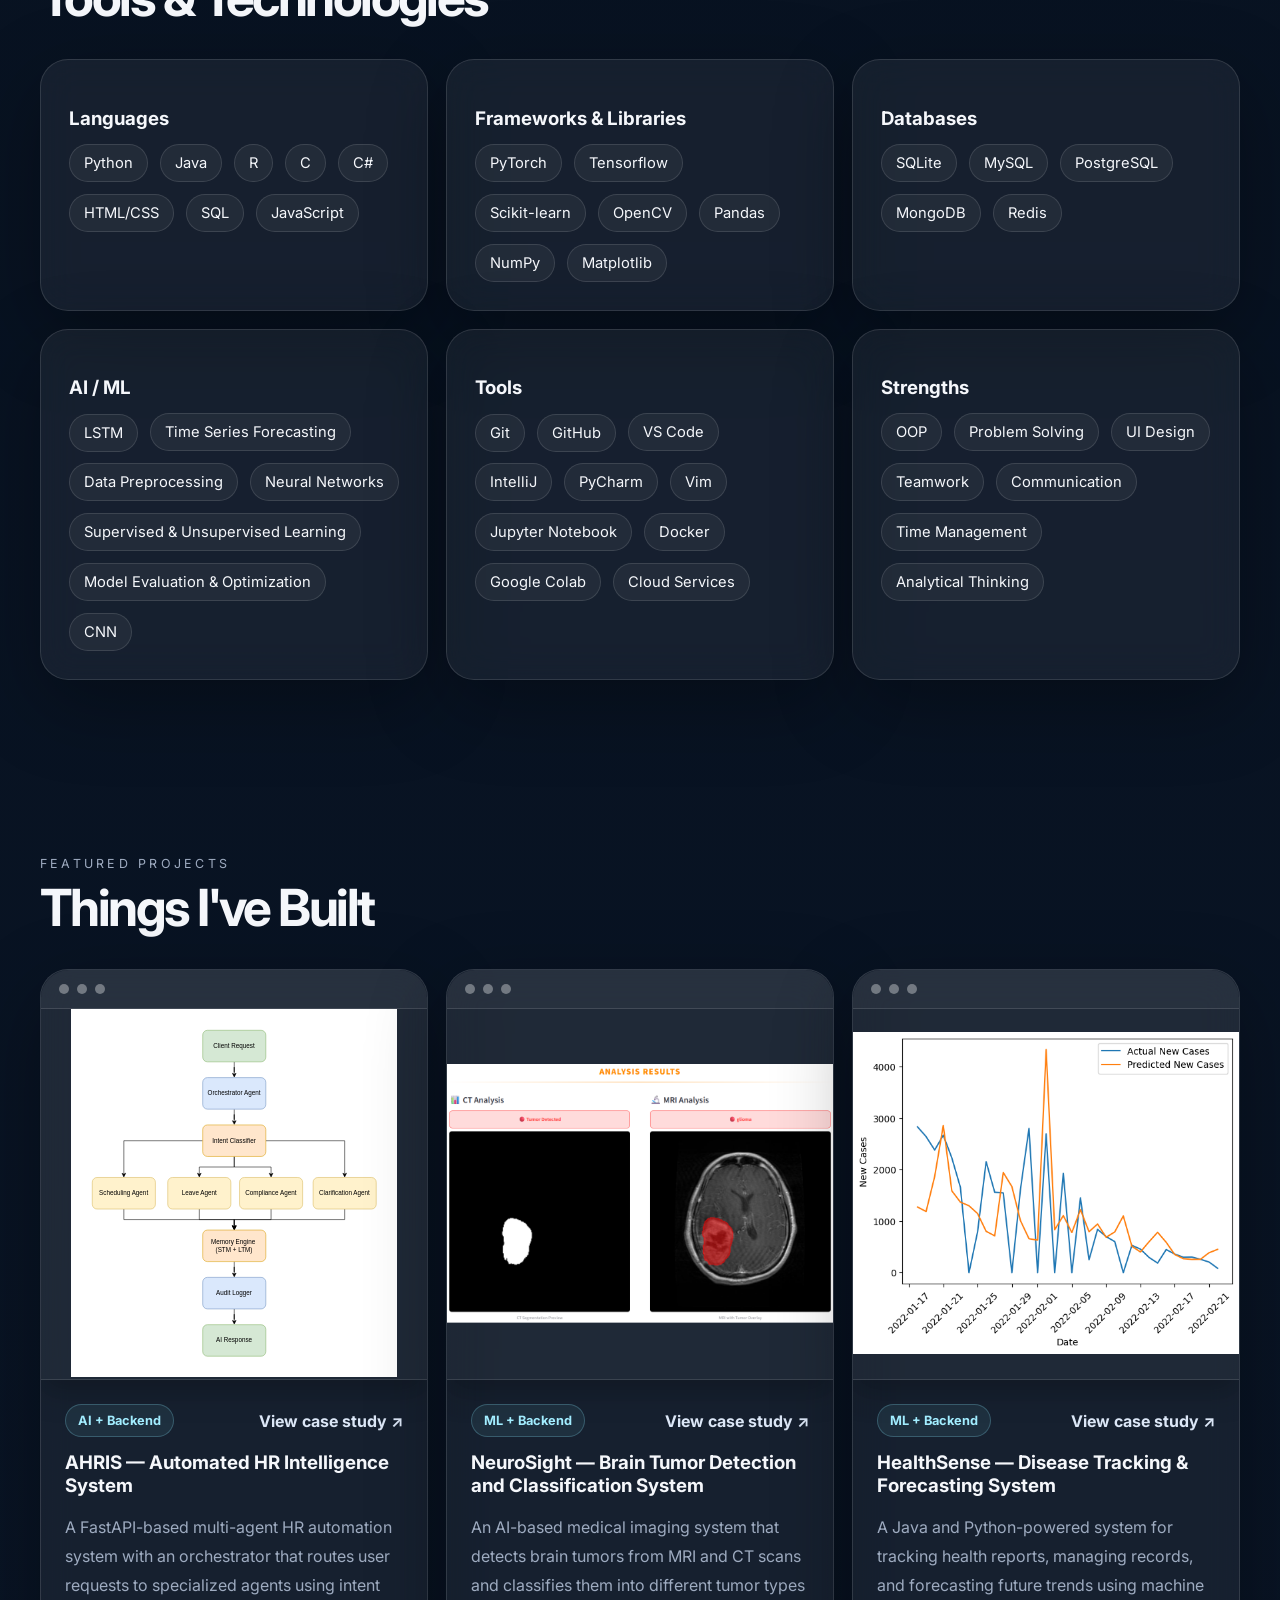
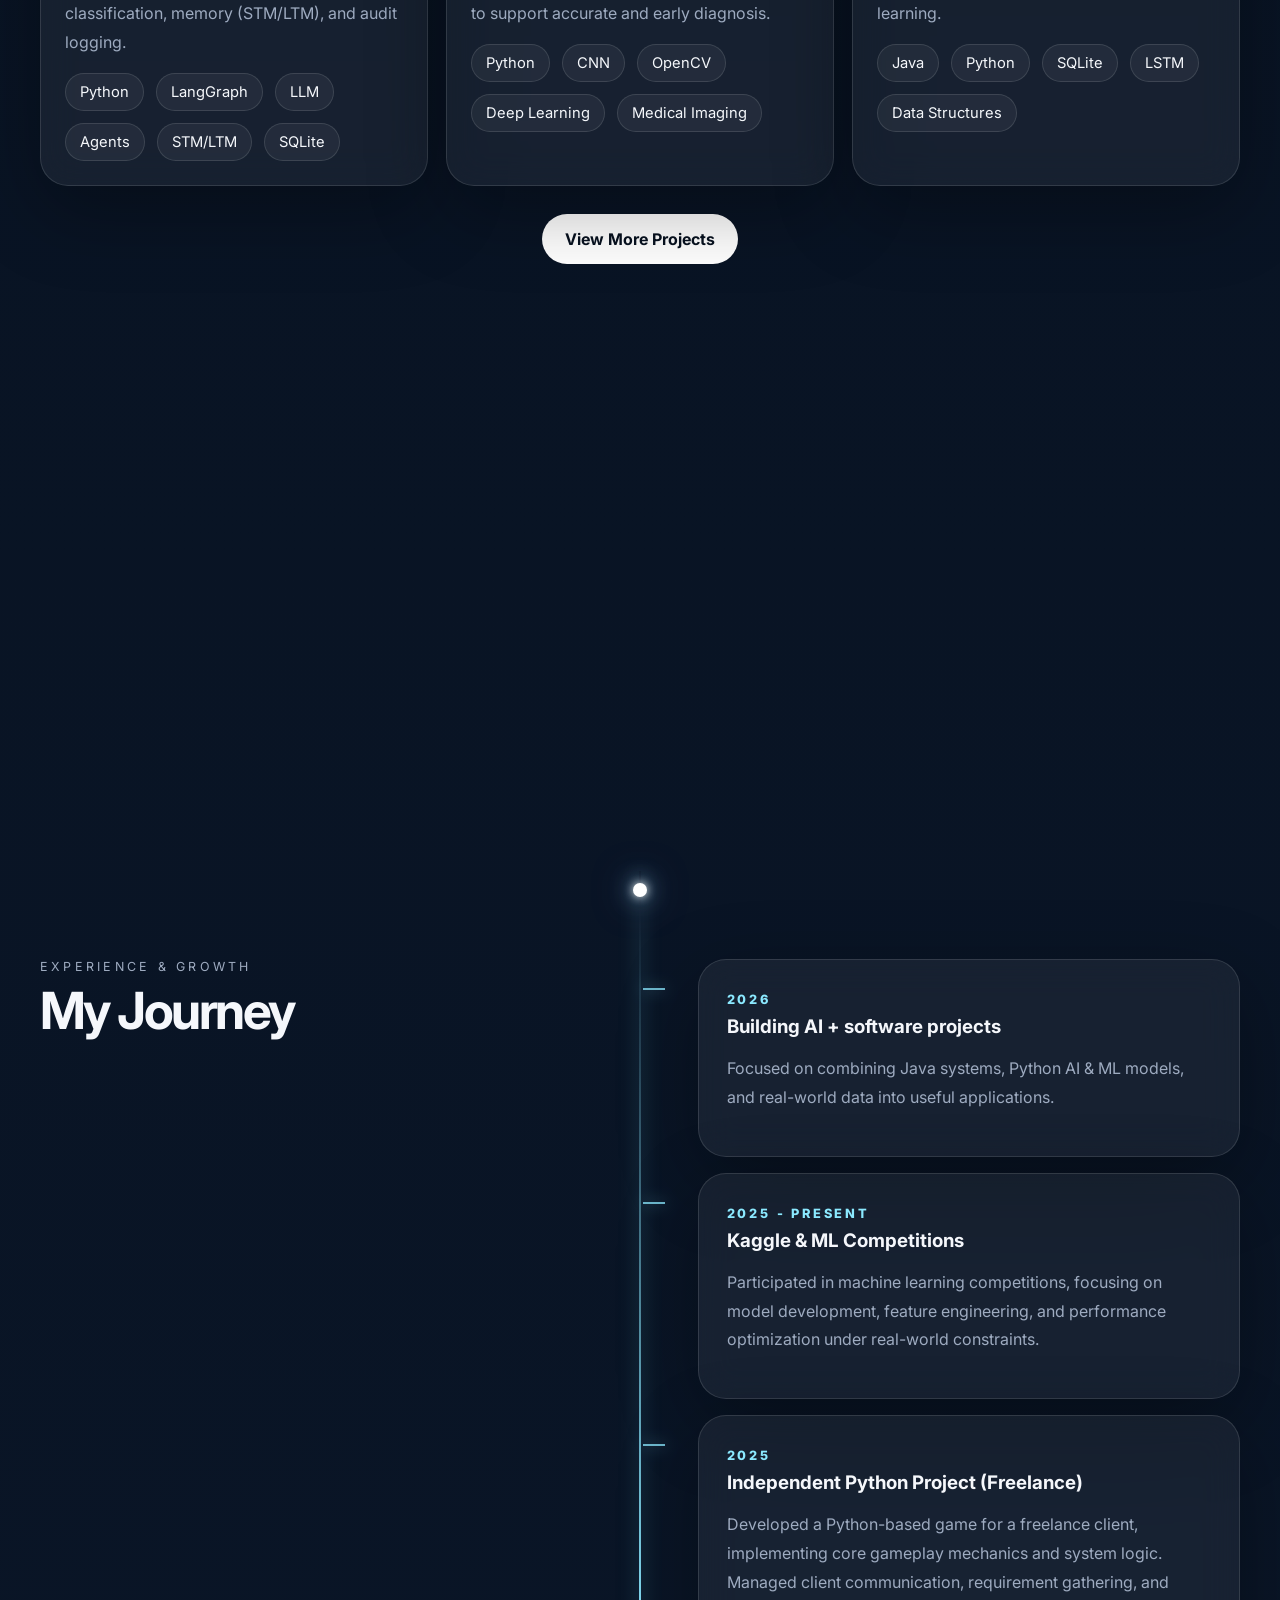
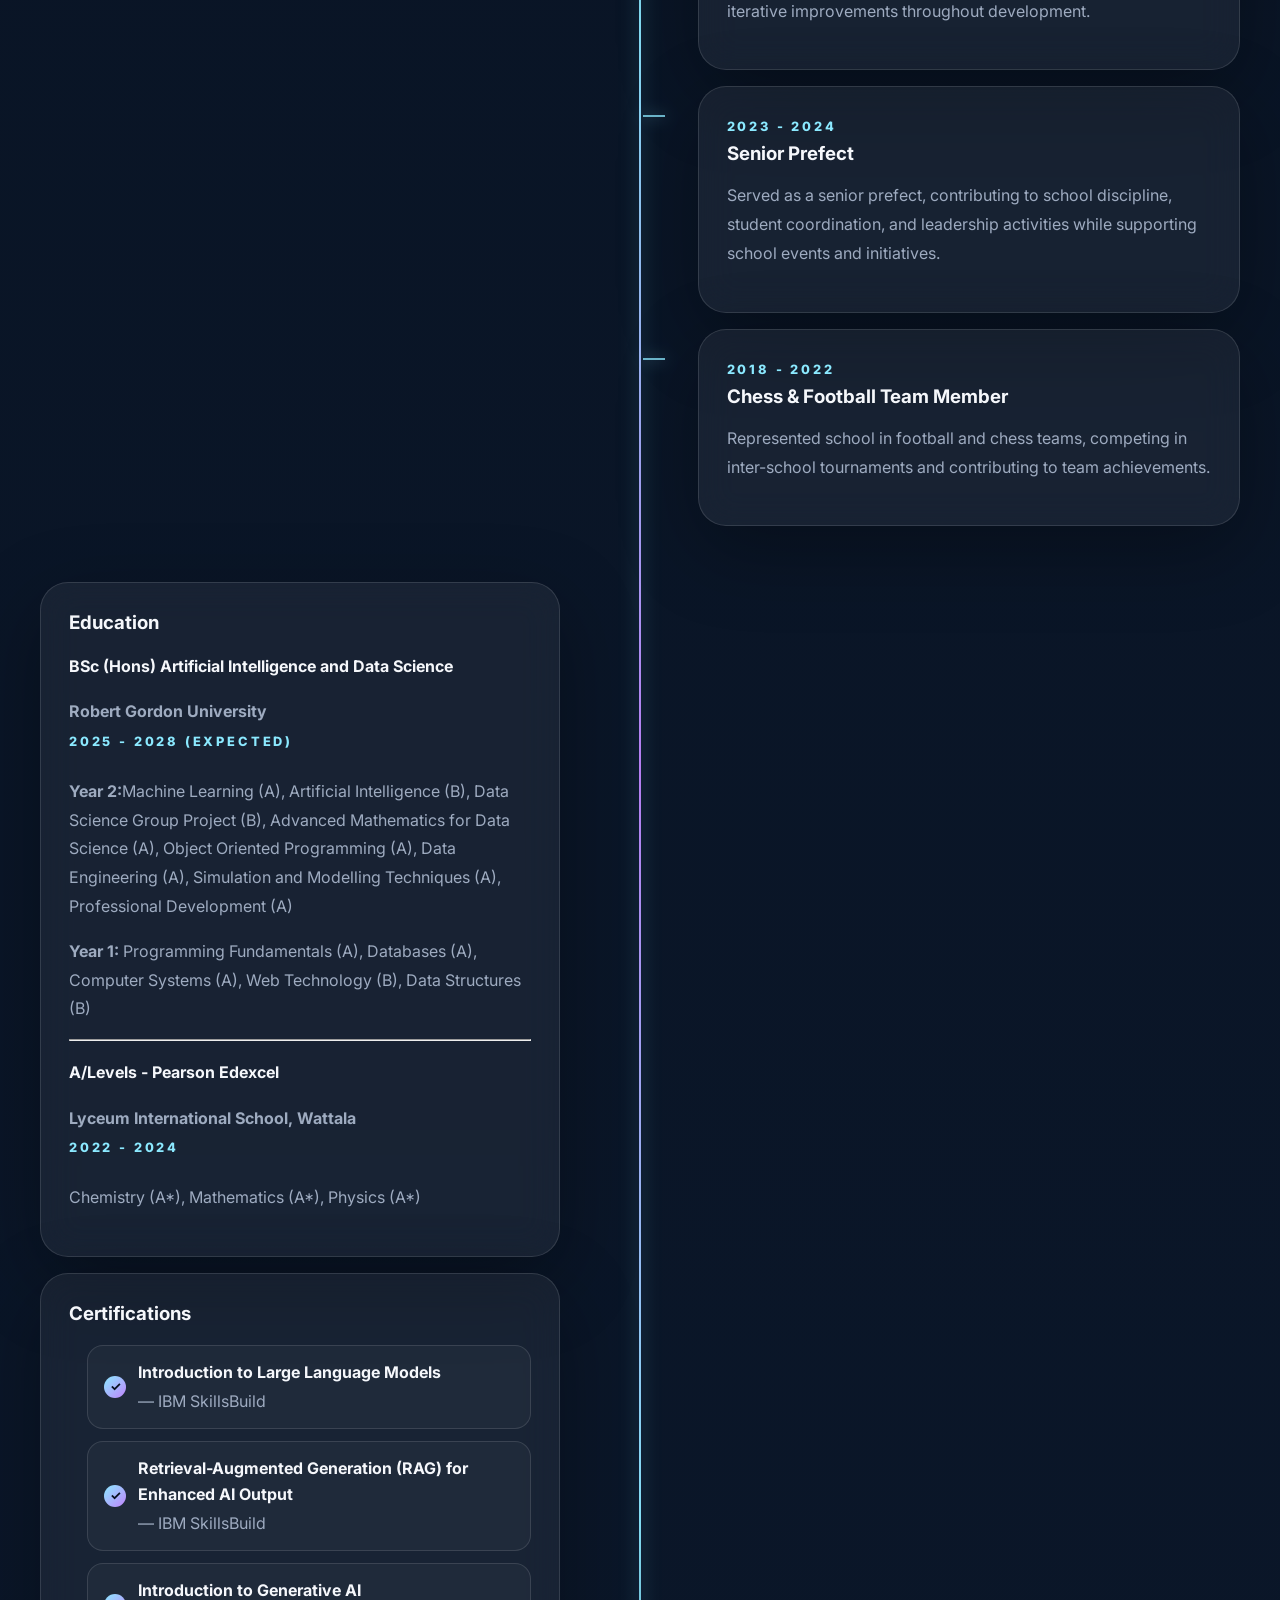
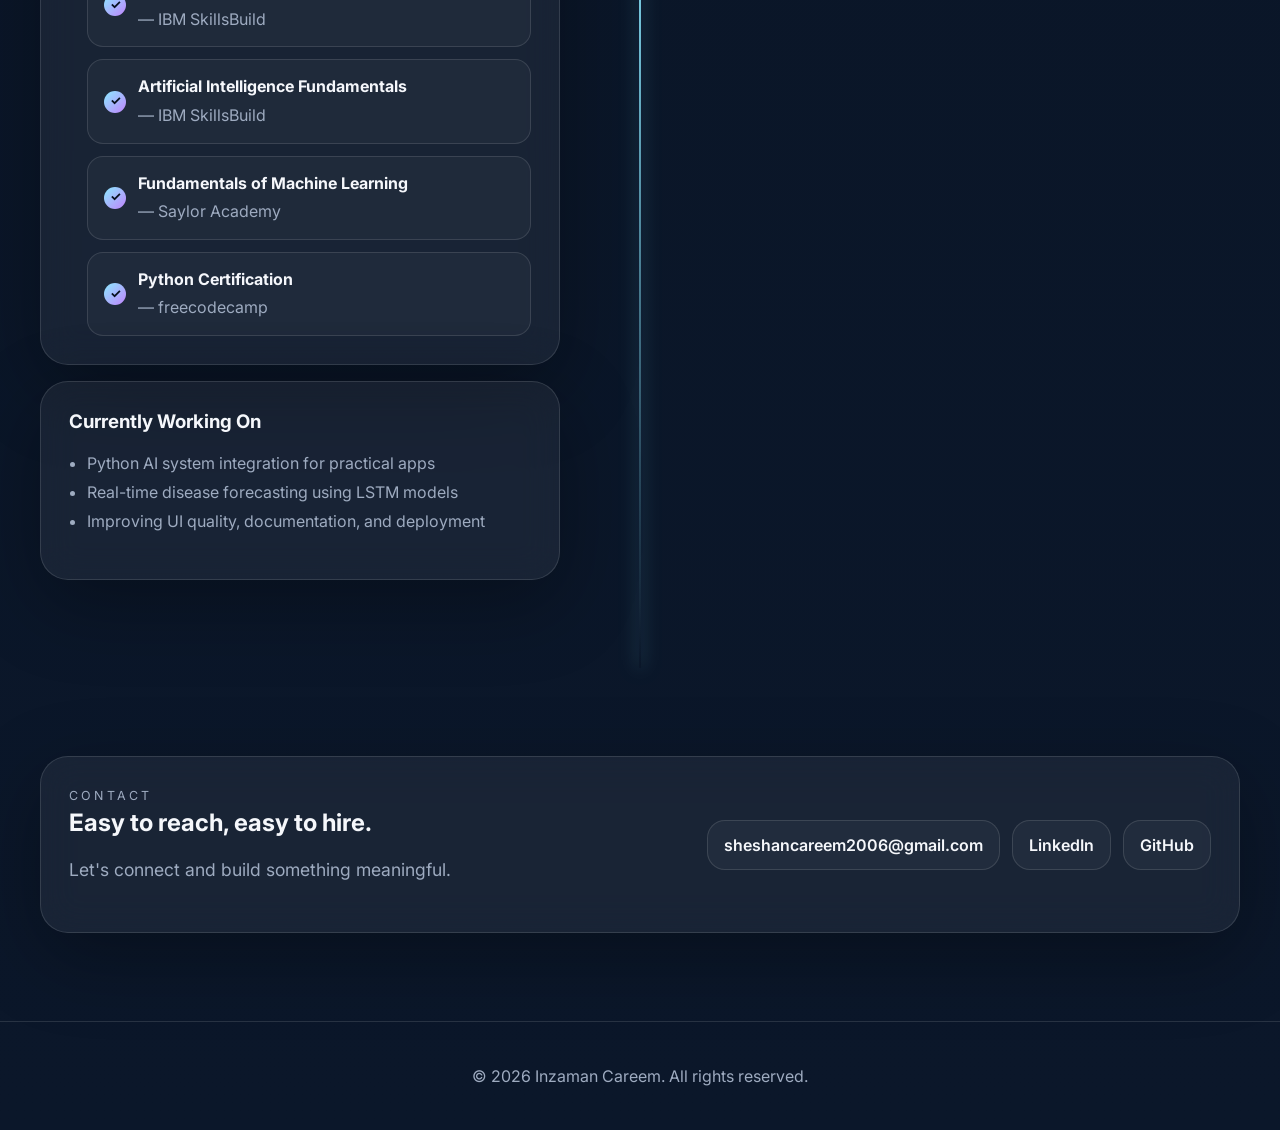
==== commit 6aeda958: "Updated Education section" ====
--- a/index.html
+++ b/index.html
@@ -298,14 +298,10 @@
           </p>
 
           <p>
-            <strong>Year 2:</strong> Object Oriented Programming (A), Machine Learning (A),
-            Professional Development (A), Artificial Intelligence (B)
-          </p>
-
-          <p>
-            <strong>Pending:</strong> Advanced Mathematics for Data Science,
-            Data Engineering, Simulation & Modelling,
-            Data Science Group Project
+            <strong>Year 2:</strong>Machine Learning (A), Artificial Intelligence (B), 
+            Data Science Group Project (B), Advanced Mathematics for Data Science (A), 
+            Object Oriented Programming (A), Data Engineering (A), 
+            Simulation and Modelling Techniques (A), Professional Development (A)
           </p>
 
           <p>
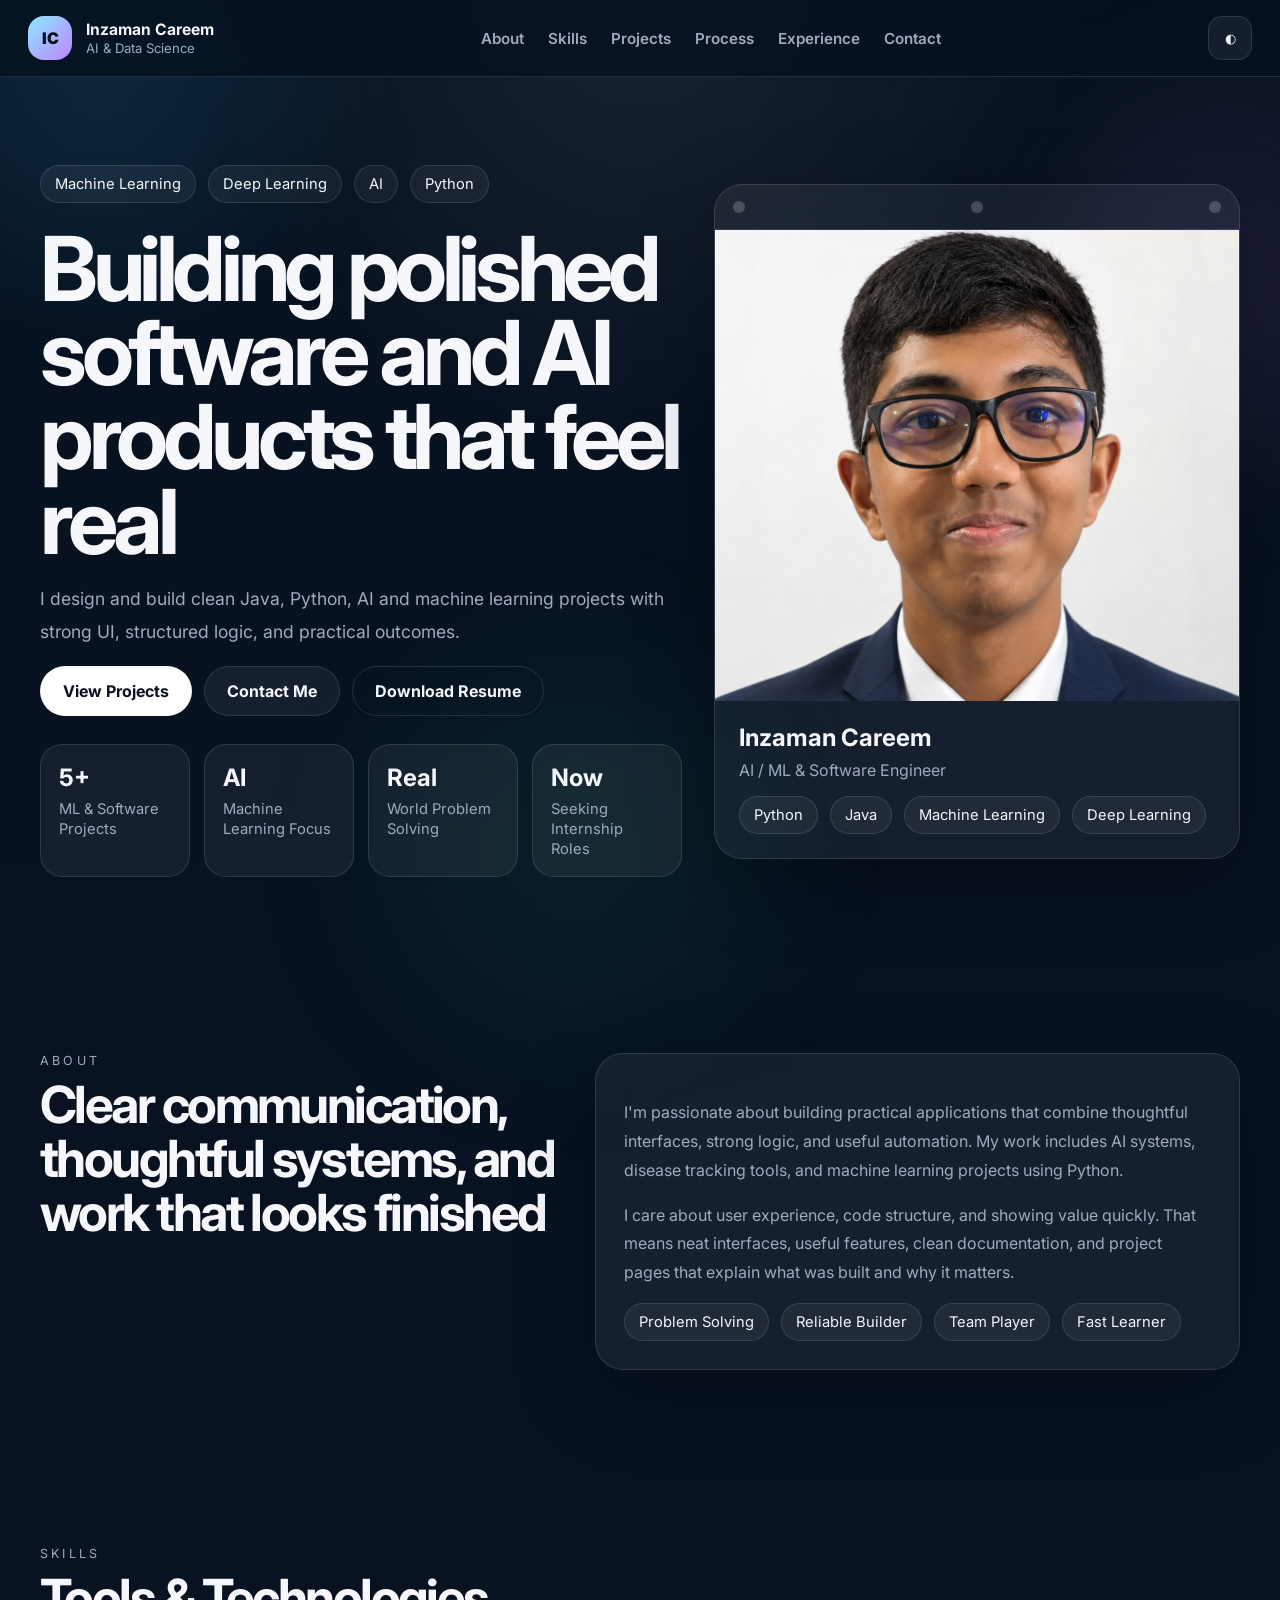
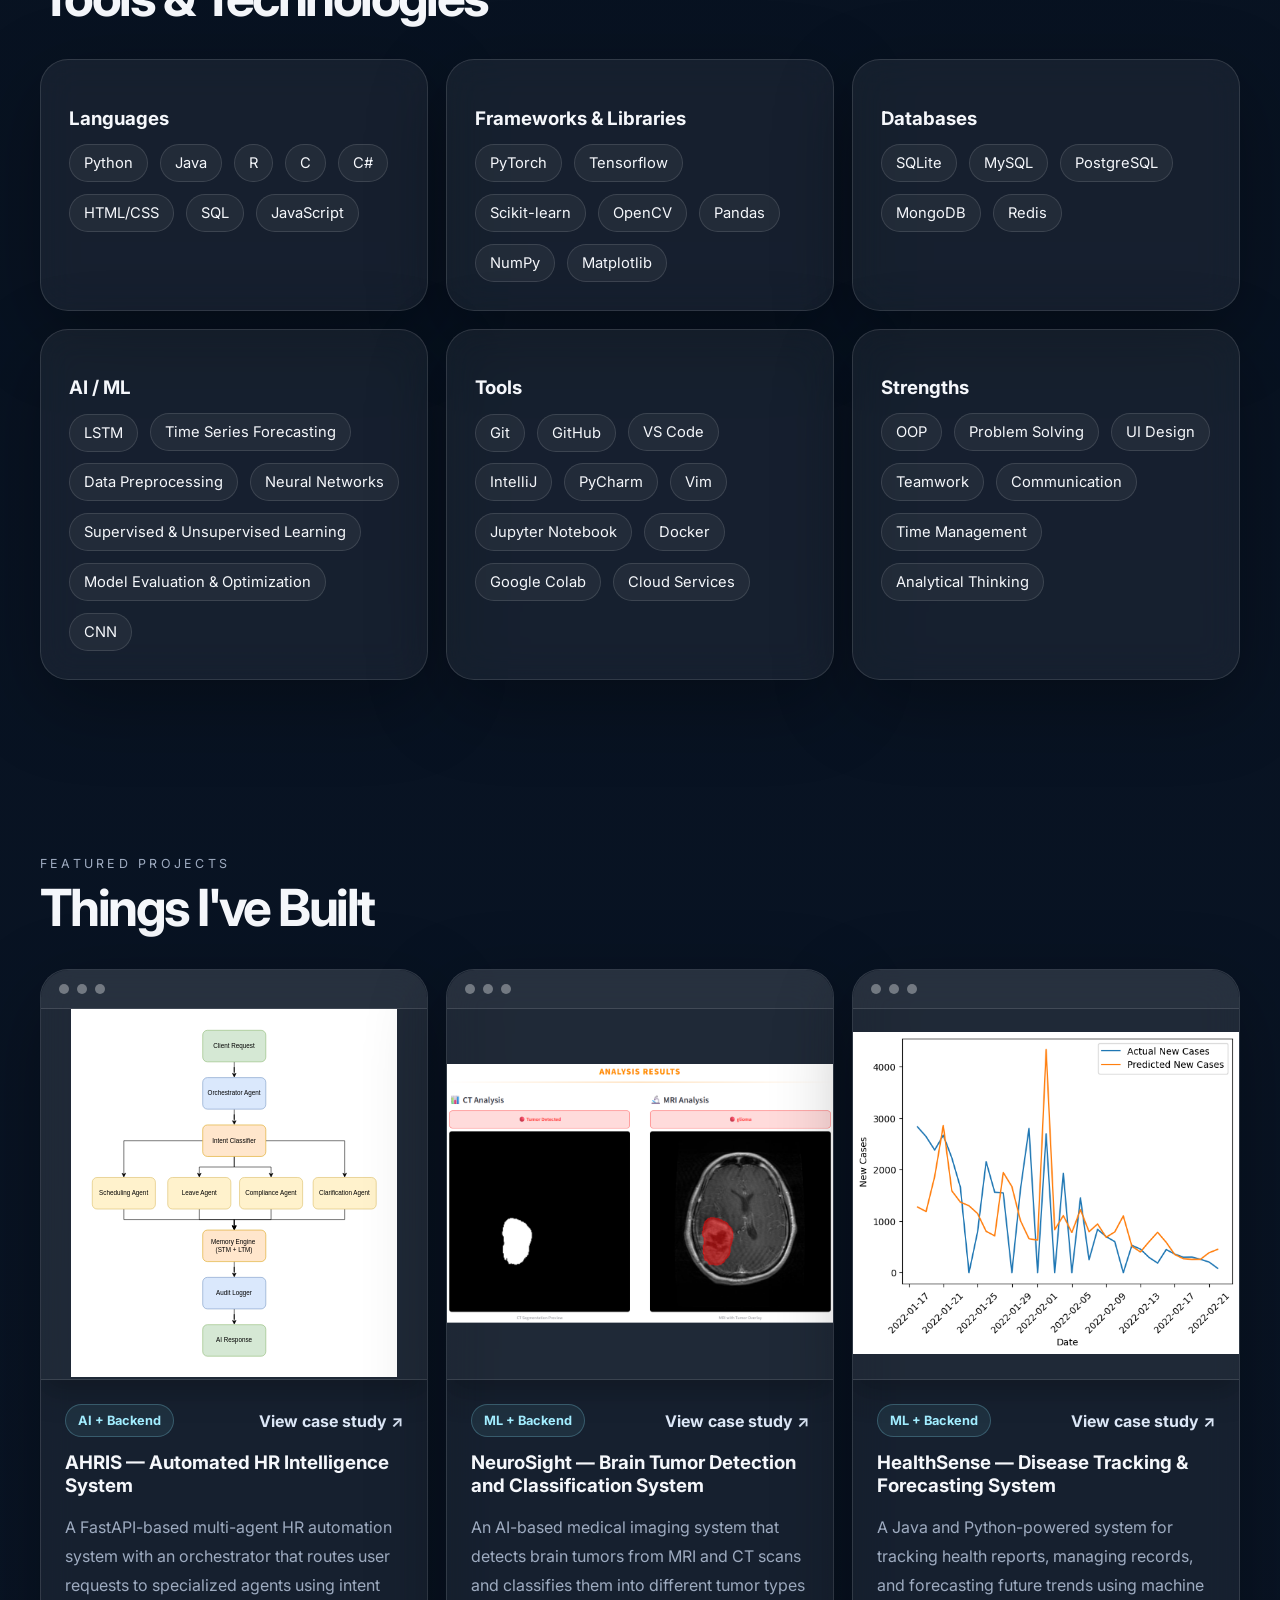
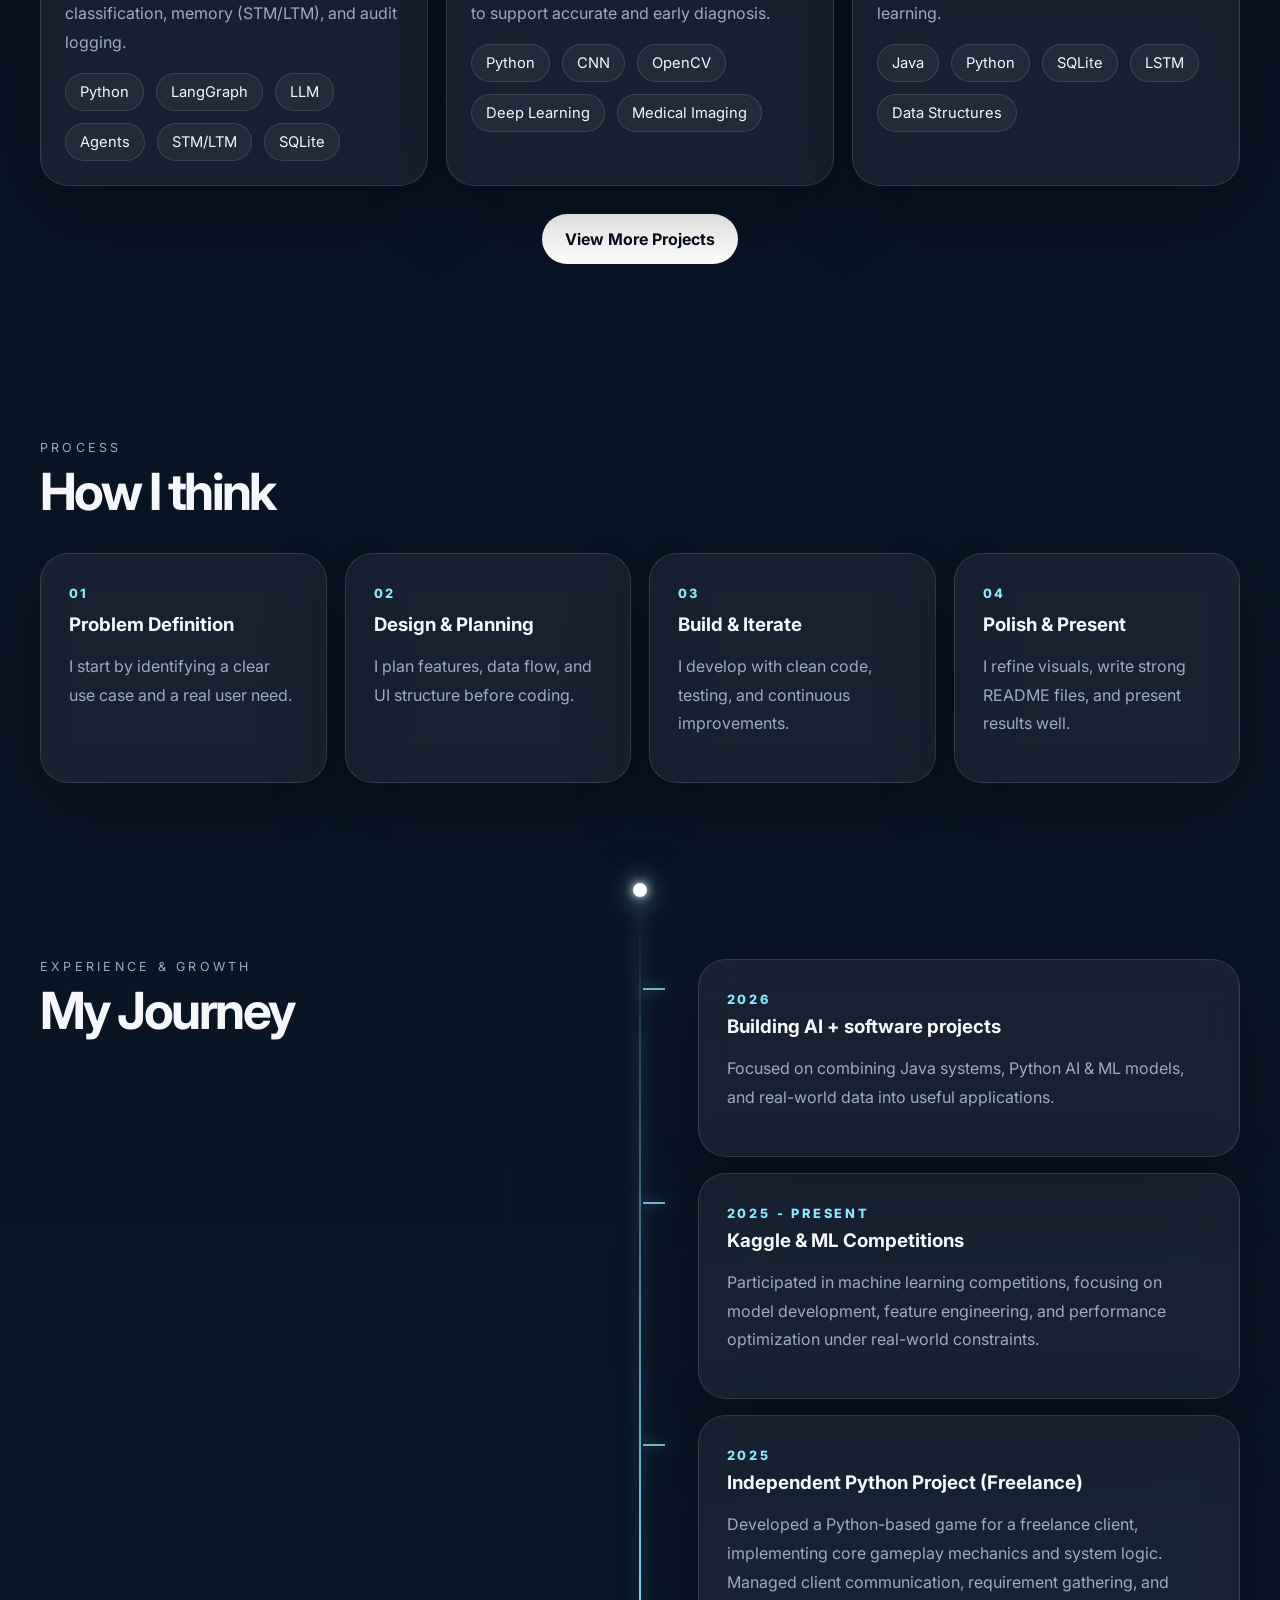
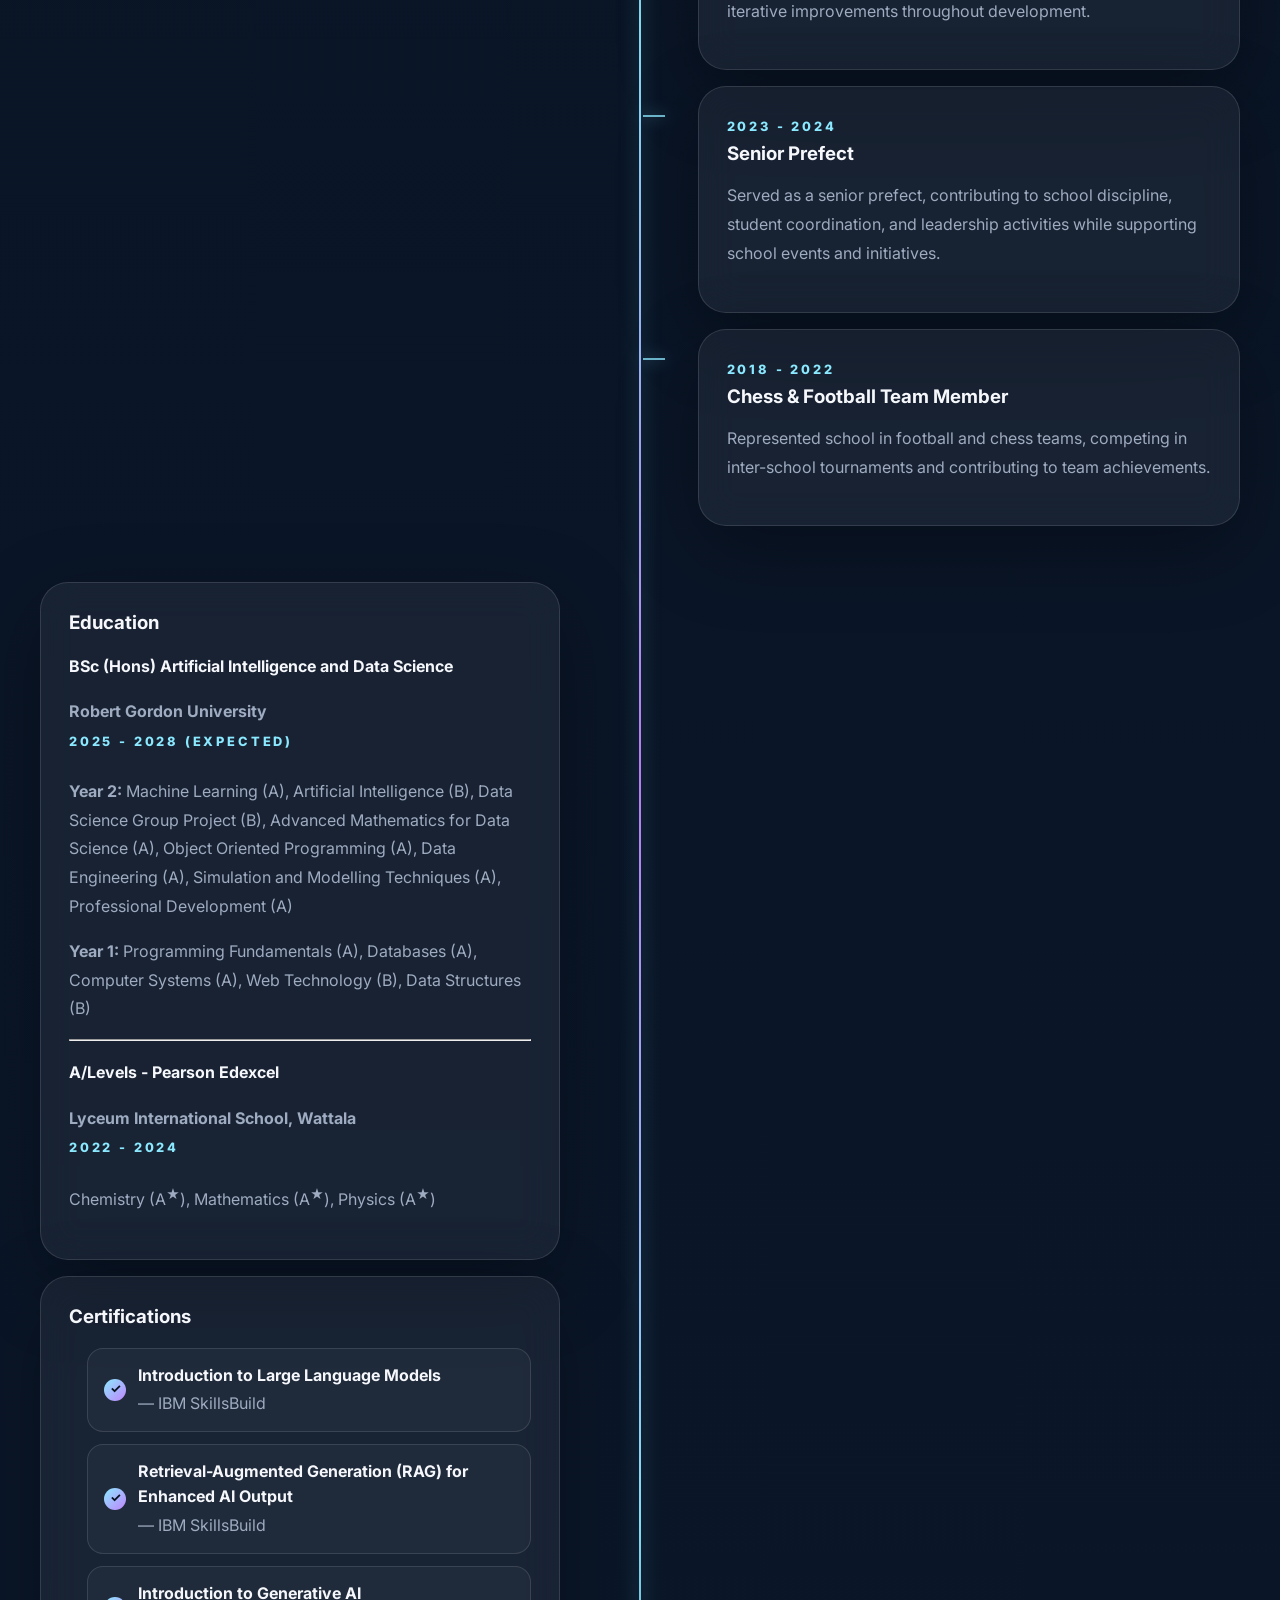
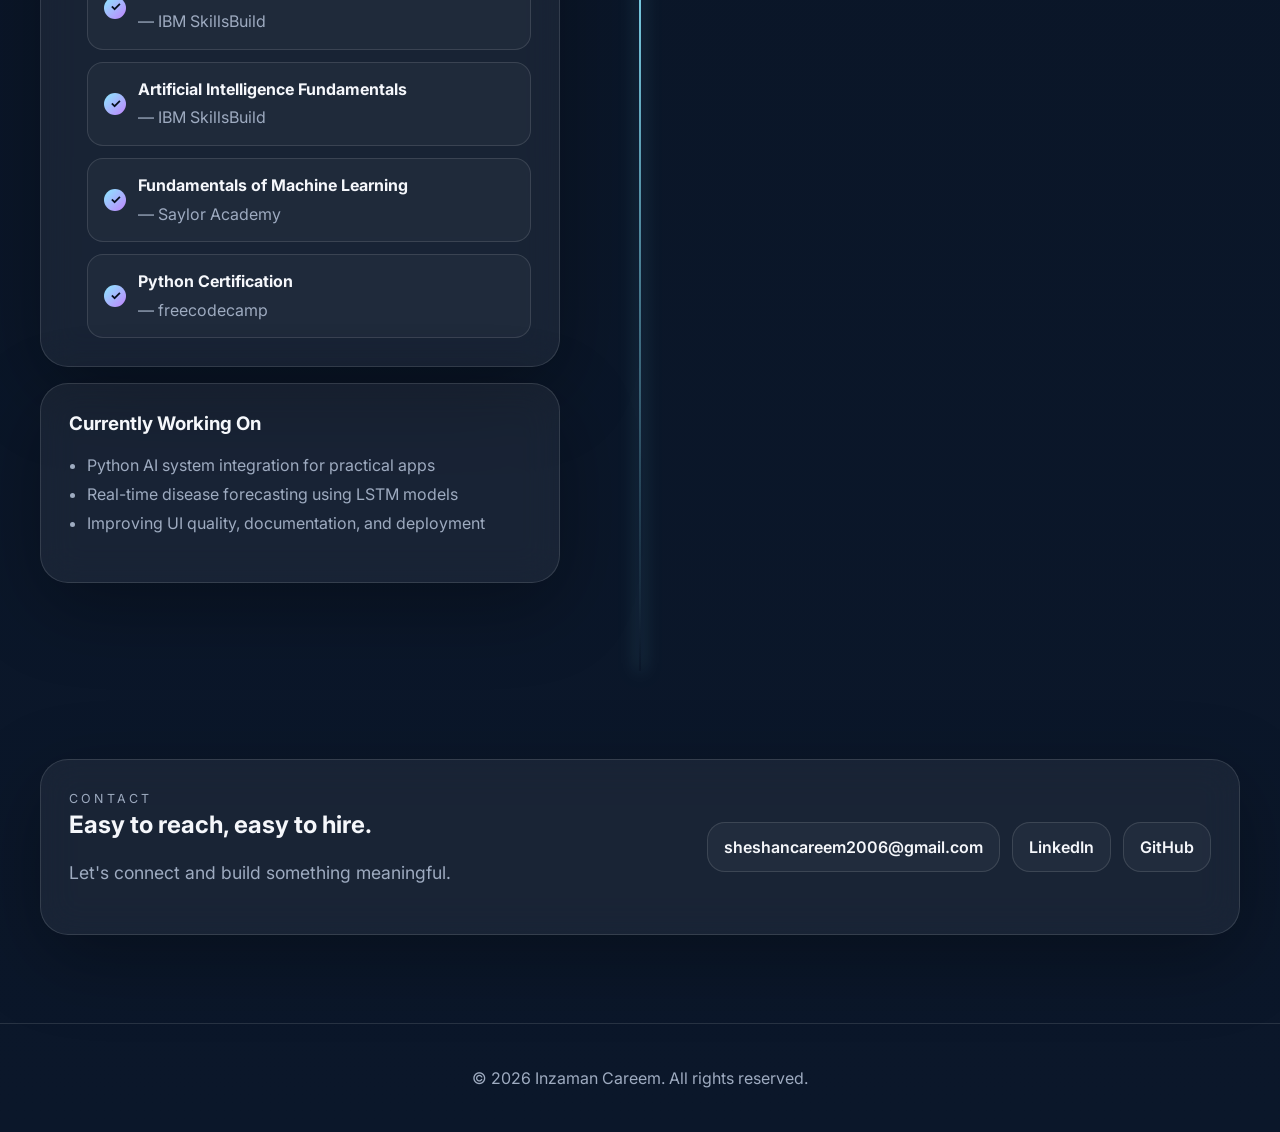
==== commit 6bf8551b: "Updated education section" ====
--- a/index.html
+++ b/index.html
@@ -298,7 +298,7 @@
           </p>
 
           <p>
-            <strong>Year 2:</strong>Machine Learning (A), Artificial Intelligence (B), 
+            <strong>Year 2:</strong> Machine Learning (A), Artificial Intelligence (B), 
             Data Science Group Project (B), Advanced Mathematics for Data Science (A), 
             Object Oriented Programming (A), Data Engineering (A), 
             Simulation and Modelling Techniques (A), Professional Development (A)
@@ -317,7 +317,7 @@
             <span class="year">2022 - 2024</span>
           </p>
 
-          <p>Chemistry (A*), Mathematics (A*), Physics (A*)</p>
+          <p>Chemistry (A<sup>&starf;</sup>), Mathematics (A<sup>&starf;</sup>), Physics (A<sup>&starf;</sup>)</p>
         </article>
         <article class="glass side-card">
           <h3>Certifications</h3>
